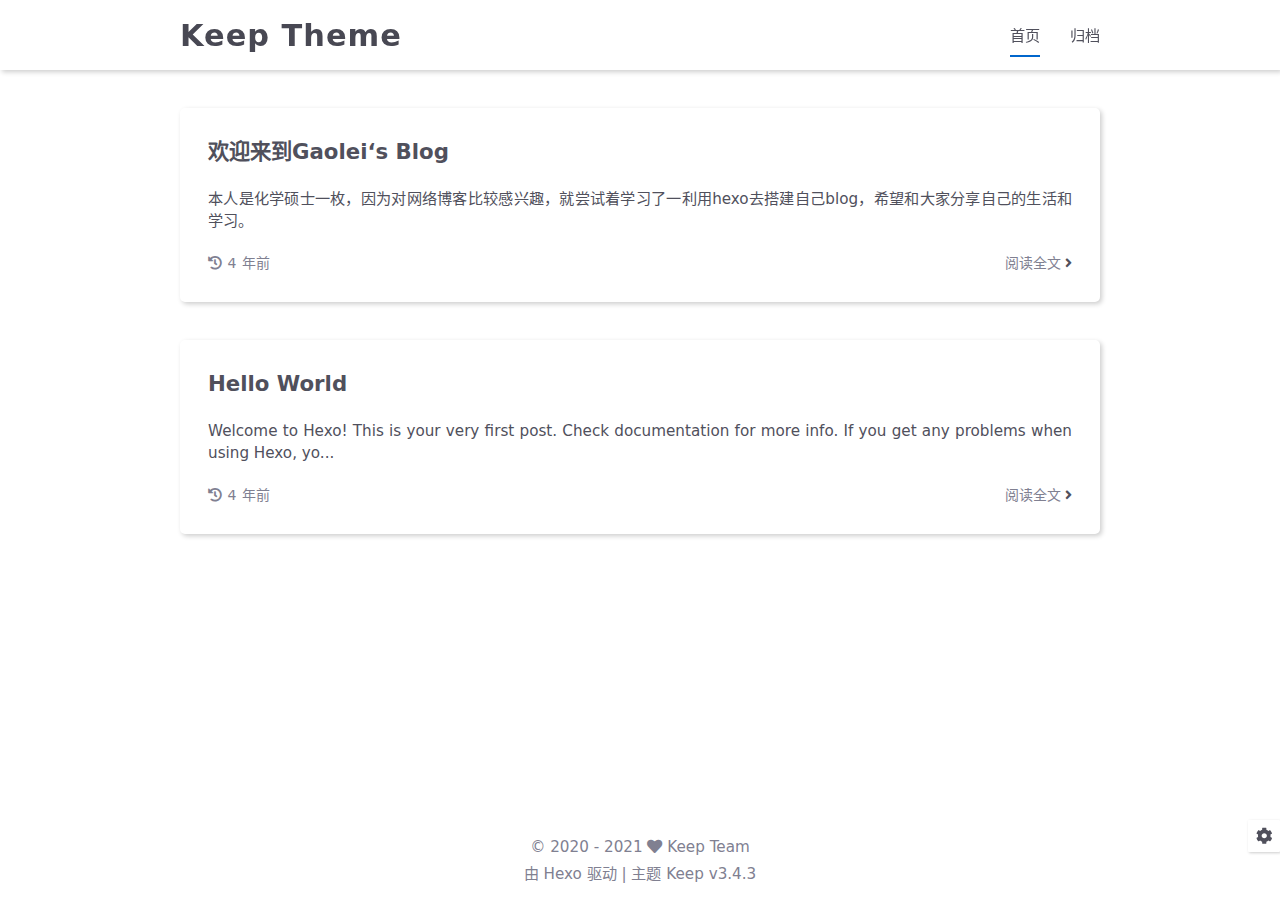
==== index.html @ af625e2b "Site updated: 2021-10-29 09:51:53" ====
<!DOCTYPE html>
<html lang="zh-CN">
<head>
    <meta charset="utf-8">
    <meta name="viewport" content="width=device-width, initial-scale=1, maximum-scale=1">
    <meta name="keywords" content="Hexo Theme Keep">
    <meta name="description" content="Hexo Theme Keep">
    <meta name="author" content="Keep Team">
    
    <title>
        
        Keep Theme
    </title>
    
<link rel="stylesheet" href="/css/style.css">

    <link rel="shortcut icon" href="/images/logo.svg">
    
<link rel="stylesheet" href="/css/font-awesome.min.css">

    <script id="hexo-configurations">
    let KEEP = window.KEEP || {};
    KEEP.hexo_config = {"hostname":"ligaolei.com","root":"/","language":"zh-CN"};
    KEEP.theme_config = {"toc":{"enable":false,"number":false,"expand_all":false,"init_open":false},"style":{"primary_color":"#0066CC","avatar":"/images/avatar.svg","favicon":"/images/logo.svg","article_img_align":"left","left_side_width":"260px","content_max_width":"920px","hover":{"shadow":false,"scale":false},"first_screen":{"enable":false,"background_img":"/images/bg.svg","description":"Keep writing and Keep loving."},"scroll":{"progress_bar":{"enable":false},"percent":{"enable":false}}},"local_search":{"enable":false,"preload":false},"code_copy":{"enable":false,"style":"default"},"pjax":{"enable":false},"lazyload":{"enable":false},"version":"3.4.3"};
    KEEP.language_ago = {"second":"%s 秒前","minute":"%s 分钟前","hour":"%s 小时前","day":"%s 天前","week":"%s 周前","month":"%s 月前","year":"%s 年前"};
  </script>
<meta name="generator" content="Hexo 5.4.0"></head>


<body>
<div class="progress-bar-container">
    

    
</div>


<main class="page-container">

    

    <div class="page-main-content">

        <div class="page-main-content-top">
            <header class="header-wrapper">

    <div class="header-content">
        <div class="left">
            
            <a class="logo-title" href="/">
                Keep Theme
            </a>
        </div>

        <div class="right">
            <div class="pc">
                <ul class="menu-list">
                    
                        <li class="menu-item">
                            <a class="active"
                               href="/"
                            >
                                首页
                            </a>
                        </li>
                    
                        <li class="menu-item">
                            <a class=""
                               href="/archives"
                            >
                                归档
                            </a>
                        </li>
                    
                    
                </ul>
            </div>
            <div class="mobile">
                
                <div class="icon-item menu-bar">
                    <div class="menu-bar-middle"></div>
                </div>
            </div>
        </div>
    </div>

    <div class="header-drawer">
        <ul class="drawer-menu-list">
            
                <li class="drawer-menu-item flex-center">
                    <a class="active"
                       href="/">首页</a>
                </li>
            
                <li class="drawer-menu-item flex-center">
                    <a class=""
                       href="/archives">归档</a>
                </li>
            
        </ul>
    </div>

    <div class="window-mask"></div>

</header>


        </div>

        <div class="page-main-content-middle">

            <div class="main-content">

                
                    <div class="home-content-container fade-in-down-animation">
    <ul class="home-article-list">
        
            <li class="home-article-item">

                

                <h3 class="home-article-title">
                    <a href="/2021/10/28/%E6%AC%A2%E8%BF%8E%E4%BD%A0%E7%9A%84%E5%88%B0%E6%9D%A5/">
                        欢迎来到Gaolei‘s Blog
                    </a>
                </h3>

                <div class="home-article-content markdown-body">
                    
                        本人是化学硕士一枚，因为对网络博客比较感兴趣，就尝试着学习了一利用hexo去搭建自己blog，希望和大家分享自己的生活和学习。

                    
                </div>

                <div class="home-article-meta-info-container">
    <div class="home-article-meta-info">
        <span><i class="fas fa-history"></i>&nbsp;<span class="home-article-date" data-date="Thu Oct 28 2021 22:41:23 GMT+0800">2021-10-28</span></span>
        
        
    </div>

    <a href="/2021/10/28/%E6%AC%A2%E8%BF%8E%E4%BD%A0%E7%9A%84%E5%88%B0%E6%9D%A5/">阅读全文&nbsp;<i class="fas fa-angle-right"></i></a>
</div>

            </li>
        
            <li class="home-article-item">

                

                <h3 class="home-article-title">
                    <a href="/2021/10/17/hello-world/">
                        Hello World
                    </a>
                </h3>

                <div class="home-article-content markdown-body">
                    
                        Welcome to Hexo! This is your very first post. Check documentation for more info. If you get any problems when using Hexo, yo...
                    
                </div>

                <div class="home-article-meta-info-container">
    <div class="home-article-meta-info">
        <span><i class="fas fa-history"></i>&nbsp;<span class="home-article-date" data-date="Sun Oct 17 2021 22:20:28 GMT+0800">2021-10-17</span></span>
        
        
    </div>

    <a href="/2021/10/17/hello-world/">阅读全文&nbsp;<i class="fas fa-angle-right"></i></a>
</div>

            </li>
        
    </ul>

    <div class="home-paginator">
        <div class="paginator">
    

    
</div>

    </div>
</div>


                
            </div>

        </div>

        <div class="page-main-content-bottom">
            <footer class="footer">
    <div class="info-container">
        <div class="copyright-info info-item">
            &copy;
            
              <span>2020</span>
              -
            
            2021&nbsp;<i class="fas fa-heart icon-animate"></i>&nbsp;<a href="/">Keep Team</a>
        </div>
        
        <div class="theme-info info-item">
            由 <a target="_blank" href="https://hexo.io">Hexo</a> 驱动&nbsp;|&nbsp;主题&nbsp;<a class="theme-version" target="_blank" href="https://github.com/XPoet/hexo-theme-keep">Keep v3.4.3</a>
        </div>
        
        
    </div>
</footer>

        </div>
    </div>

    

    <div class="right-bottom-side-tools">
        <div class="side-tools-container">
    <ul class="side-tools-list">
        <li class="tools-item tool-font-adjust-plus flex-center">
            <i class="fas fa-search-plus"></i>
        </li>

        <li class="tools-item tool-font-adjust-minus flex-center">
            <i class="fas fa-search-minus"></i>
        </li>

        <li class="tools-item tool-expand-width flex-center">
            <i class="fas fa-arrows-alt-h"></i>
        </li>

        <li class="tools-item tool-dark-light-toggle flex-center">
            <i class="fas fa-moon"></i>
        </li>

        <!-- rss -->
        

        
            <li class="tools-item tool-scroll-to-top flex-center">
                <i class="fas fa-arrow-up"></i>
            </li>
        

        <li class="tools-item tool-scroll-to-bottom flex-center">
            <i class="fas fa-arrow-down"></i>
        </li>
    </ul>

    <ul class="exposed-tools-list">
        <li class="tools-item tool-toggle-show flex-center">
            <i class="fas fa-cog fa-spin"></i>
        </li>
        
    </ul>
</div>

    </div>

    

    <div class="image-viewer-container">
    <img src="">
</div>


    

</main>





<script src="/js/utils.js"></script>

<script src="/js/main.js"></script>

<script src="/js/header-shrink.js"></script>

<script src="/js/back2top.js"></script>

<script src="/js/dark-light-toggle.js"></script>








<div class="post-scripts">
    
</div>



</body>
</html>
---- css/style.css ----
:root {
  --background-color: #fff;
  --second-background-color: #f7f7f7;
  --primary-color: #06c;
  --first-text-color: #484853;
  --second-text-color: #4c4c57;
  --third-text-color: #808091;
  --fourth-text-color: #ededef;
  --default-text-color: #50505c;
  --border-color: #b3b3b3;
  --selection-color: #0075eb;
  --shadow-color: rgba(0,0,0,0.2);
  --shadow-hover-color: rgba(0,0,0,0.28);
  --scrollbar-color: #595967;
  --scroll-bar-bg-color: #e6e6e6;
  --link-color: #484853;
  --copyright-info-color: #c03;
  --avatar-background-color: #06c;
  --pjax-progress-bar-color: linear-gradient(45deg, #f10006, #ef5b00, #e59c01, #19ca05, #00cab5, #0264c8, #c303c3);
}
@media (prefers-color-scheme: light) {
  :root {
    --background-color: #fff;
    --second-background-color: #f7f7f7;
    --primary-color: #06c;
    --first-text-color: #484853;
    --second-text-color: #4c4c57;
    --third-text-color: #808091;
    --fourth-text-color: #ededef;
    --default-text-color: #50505c;
    --border-color: #b3b3b3;
    --selection-color: #0075eb;
    --shadow-color: rgba(0,0,0,0.2);
    --shadow-hover-color: rgba(0,0,0,0.28);
    --scrollbar-color: #595967;
    --scroll-bar-bg-color: #e6e6e6;
    --link-color: #484853;
    --copyright-info-color: #c03;
    --avatar-background-color: #06c;
    --pjax-progress-bar-color: linear-gradient(45deg, #f10006, #ef5b00, #e59c01, #19ca05, #00cab5, #0264c8, #c303c3);
  }
}
@media (prefers-color-scheme: dark) {
  :root {
    --background-color: #383940;
    --second-background-color: #32333a;
    --primary-color: #06c;
    --first-text-color: #d2d2d7;
    --second-text-color: #cbcbd1;
    --third-text-color: #9595a2;
    --fourth-text-color: #242429;
    --default-text-color: #bebec6;
    --border-color: #5c5e6a;
    --selection-color: #0075eb;
    --shadow-color: rgba(128,128,128,0.2);
    --shadow-hover-color: rgba(128,128,128,0.28);
    --scrollbar-color: #32333a;
    --scroll-bar-bg-color: #5c5e6a;
    --link-color: #c5c5cc;
    --copyright-info-color: #a30029;
    --avatar-background-color: #005cb8;
    --pjax-progress-bar-color: linear-gradient(45deg, #ea404a, #ea722f, #e9a71f, #67e559, #18ecec, #1b85f1, #ee1dee);
  }
}
.light-mode {
  --background-color: #fff;
  --second-background-color: #f7f7f7;
  --primary-color: #06c;
  --first-text-color: #484853;
  --second-text-color: #4c4c57;
  --third-text-color: #808091;
  --fourth-text-color: #ededef;
  --default-text-color: #50505c;
  --border-color: #b3b3b3;
  --selection-color: #0075eb;
  --shadow-color: rgba(0,0,0,0.2);
  --shadow-hover-color: rgba(0,0,0,0.28);
  --scrollbar-color: #595967;
  --scroll-bar-bg-color: #e6e6e6;
  --link-color: #484853;
  --copyright-info-color: #c03;
  --avatar-background-color: #06c;
  --pjax-progress-bar-color: linear-gradient(45deg, #f10006, #ef5b00, #e59c01, #19ca05, #00cab5, #0264c8, #c303c3);
}
.dark-mode {
  --background-color: #383940;
  --second-background-color: #32333a;
  --primary-color: #06c;
  --first-text-color: #d2d2d7;
  --second-text-color: #cbcbd1;
  --third-text-color: #9595a2;
  --fourth-text-color: #242429;
  --default-text-color: #bebec6;
  --border-color: #5c5e6a;
  --selection-color: #0075eb;
  --shadow-color: rgba(128,128,128,0.2);
  --shadow-hover-color: rgba(128,128,128,0.28);
  --scrollbar-color: #32333a;
  --scroll-bar-bg-color: #5c5e6a;
  --link-color: #c5c5cc;
  --copyright-info-color: #a30029;
  --avatar-background-color: #005cb8;
  --pjax-progress-bar-color: linear-gradient(45deg, #ea404a, #ea722f, #e9a71f, #67e559, #18ecec, #1b85f1, #ee1dee);
}
.fade-in-down-animation {
  animation-fill-mode: both;
  animation-duration: 1s;
  animation-name: fade-in-down;
}
.title-hover-animation {
  display: inline-block;
  position: relative;
  border-bottom: none;
  line-height: 1.3;
  vertical-align: top;
  color: var(--second-text-color);
}
.title-hover-animation::before {
  content: "";
  position: absolute;
  width: 100%;
  height: 2px;
  bottom: -4px;
  left: 0;
  background-color: var(--second-text-color);
  visibility: hidden;
  transform: scaleX(0);
  transition-property: color, background, box-shadow, border-color, visibility, transform;
  transition-delay: 0s, 0s, 0s, 0s, 0s, 0s;
  transition-duration: 0.2s, 0.2s, 0.2s, 0.2s, 0.2s, 0.2s;
  transition-timing-function: ease, ease, ease, ease, ease-in-out, ease-in-out;
}
.title-hover-animation:hover::before {
  visibility: visible;
  transform: scaleX(1);
}
@-moz-keyframes fade-in-down {
  0% {
    opacity: 0;
    transform: translateY(-50px);
  }
  100% {
    opacity: 1;
    transform: translateY(0);
  }
}
@-webkit-keyframes fade-in-down {
  0% {
    opacity: 0;
    transform: translateY(-50px);
  }
  100% {
    opacity: 1;
    transform: translateY(0);
  }
}
@-o-keyframes fade-in-down {
  0% {
    opacity: 0;
    transform: translateY(-50px);
  }
  100% {
    opacity: 1;
    transform: translateY(0);
  }
}
@keyframes fade-in-down {
  0% {
    opacity: 0;
    transform: translateY(-50px);
  }
  100% {
    opacity: 1;
    transform: translateY(0);
  }
}
@-moz-keyframes icon-animate {
  0%, 100% {
    transform: scale(1);
  }
  10%, 30% {
    transform: scale(0.88);
  }
  20%, 40%, 60%, 80% {
    transform: scale(1.08);
  }
  50%, 70% {
    transform: scale(1.08);
  }
}
@-webkit-keyframes icon-animate {
  0%, 100% {
    transform: scale(1);
  }
  10%, 30% {
    transform: scale(0.88);
  }
  20%, 40%, 60%, 80% {
    transform: scale(1.08);
  }
  50%, 70% {
    transform: scale(1.08);
  }
}
@-o-keyframes icon-animate {
  0%, 100% {
    transform: scale(1);
  }
  10%, 30% {
    transform: scale(0.88);
  }
  20%, 40%, 60%, 80% {
    transform: scale(1.08);
  }
  50%, 70% {
    transform: scale(1.08);
  }
}
@keyframes icon-animate {
  0%, 100% {
    transform: scale(1);
  }
  10%, 30% {
    transform: scale(0.88);
  }
  20%, 40%, 60%, 80% {
    transform: scale(1.08);
  }
  50%, 70% {
    transform: scale(1.08);
  }
}
* {
  transition-property: color, background, box-shadow, border-color;
  transition-delay: 0s, 0s, 0s, 0s;
  transition-duration: 0.2s, 0.2s, 0.2s, 0.2s;
  transition-timing-function: ease, ease, ease, ease;
}
*::-webkit-scrollbar {
  width: 6px;
  height: 6px;
  transition: all 0.2s ease;
}
*::-webkit-scrollbar-thumb {
  background: var(--scrollbar-color);
  border-radius: 1px;
}
*::-webkit-scrollbar-track {
  background: var(--scroll-bar-bg-color);
}
html,
body {
  position: relative;
  width: 100%;
  height: 100%;
  margin: 0;
  padding: 0;
  color: var(--default-text-color);
  background: var(--background-color);
  font-family: Optima-Regular, Optima, -apple-system, system-ui, Segoe UI, Roboto, Ubuntu, Cantarell, Noto Sans, sans-serif, BlinkMacSystemFont, Helvetica Neue, PingFang SC, Hiragino Sans GB, Microsoft YaHei, Arial;
  font-weight: 400;
  font-size: 15.2px;
  line-height: 22px;
}
html::-webkit-scrollbar,
body::-webkit-scrollbar {
  width: 8px;
  height: 8px;
}
@media (max-width: 780px) {
  html,
  body {
    font-size: 14.591999999999999px;
    line-height: 21.119999999999997px;
  }
}
@media (max-width: 500px) {
  html,
  body {
    font-size: 13.68px;
    line-height: 19.8px;
  }
}
::selection {
  background: var(--selection-color);
  color: #fff;
}
ul,
ol,
li {
  padding: 0;
  margin: 0;
  list-style: none;
}
a {
  text-decoration: none;
  color: var(--default-text-color);
}
a i,
a span {
  color: var(--default-text-color);
}
a:hover,
a:active {
  text-decoration: none !important;
  color: var(--primary-color);
}
a:hover i,
a:active i,
a:hover span,
a:active span {
  color: var(--primary-color);
}
img[lazyload] {
  padding: 10px;
  margin: 20px auto !important;
  cursor: not-allowed;
  pointer-events: none;
}
button {
  padding: 0;
  margin: 0;
  border: 0;
  outline: none;
  cursor: pointer;
  background: transparent;
}
.btn {
  display: inline-block;
  position: relative;
  text-align: center;
  cursor: pointer;
  white-space: nowrap;
  border-radius: 5px;
  padding: 8px 16px;
  background: var(--background-color);
  box-shadow: 2px 2px 5px var(--shadow-color);
  transition-property: color, background, box-shadow, border-color, transform;
  transition-delay: 0s, 0s, 0s, 0s, 0s;
  transition-duration: 0.2s, 0.2s, 0.2s, 0.2s, 0.2s;
  transition-timing-function: ease, ease, ease, ease, linear;
}
.btn:hover {
  color: var(--background-color);
  background: var(--primary-color);
}
.flex-center {
  display: flex;
  justify-content: center;
  align-items: center;
}
.clear {
  clear: both;
}
.markdown-body {
  font-size: 1rem;
}
.markdown-body blockquote {
  box-sizing: border-box;
  border-left: 5px solid var(--default-text-color);
  margin: 20px 0;
  color: var(--default-text-color);
  background: var(--second-background-color);
}
.markdown-body blockquote p,
.markdown-body blockquote ul,
.markdown-body blockquote ol {
  padding: 5px 5px 5px 10px;
}
.markdown-body p {
  line-height: 2;
  color: var(--default-text-color);
}
.markdown-body a {
  position: relative;
  outline: 0;
  text-decoration: none;
  overflow-wrap: break-word;
  cursor: pointer;
  border-bottom: 1px solid var(--third-text-color);
  box-sizing: border-box;
  padding-bottom: 2px;
}
.markdown-body a .fas,
.markdown-body a .far,
.markdown-body a fab {
  margin: 0 2px 0 6px;
  position: relative;
  color: var(--third-text-color);
  font-size: 0.88rem;
}
.markdown-body a:hover {
  text-decoration: underline;
}
.markdown-body a:hover::after {
  background: var(--primary-color);
}
.markdown-body strong {
  color: var(--default-text-color);
}
.markdown-body em {
  color: var(--default-text-color);
}
.markdown-body ul > li,
.markdown-body ol > li {
  margin-left: 16px;
  line-height: 2rem;
}
.markdown-body ul li {
  list-style: disc;
}
.markdown-body ul li ul li {
  list-style: circle;
}
.markdown-body ul li ul li ul li {
  list-style: square;
}
.markdown-body ol li {
  list-style: decimal;
}
.markdown-body ol li ol li {
  list-style: upper-alpha;
}
.markdown-body ol li ol li ol li {
  list-style: upper-roman;
}
.markdown-body li {
  color: var(--default-text-color);
}
.markdown-body h1,
.markdown-body h2,
.markdown-body h3,
.markdown-body h4,
.markdown-body h5,
.markdown-body h6 {
  color: var(--second-text-color);
  line-height: 1.5;
}
@media (max-width: 780px) {
  .markdown-body h1,
  .markdown-body h2,
  .markdown-body h3,
  .markdown-body h4,
  .markdown-body h5,
  .markdown-body h6 {
    line-height: 1.25;
  }
}
.markdown-body h1 {
  font-size: 1.8rem;
  font-weight: 600;
}
@media (max-width: 780px) {
  .markdown-body h1 {
    font-size: 1.7rem;
  }
}
.markdown-body h2 {
  font-size: 1.7rem;
  font-weight: 600;
}
@media (max-width: 780px) {
  .markdown-body h2 {
    font-size: 1.6rem;
  }
}
.markdown-body h3 {
  font-size: 1.6rem;
  font-weight: 550;
}
@media (max-width: 780px) {
  .markdown-body h3 {
    font-size: 1.5rem;
  }
}
.markdown-body h4 {
  font-size: 1.5rem;
  font-weight: 550;
}
@media (max-width: 780px) {
  .markdown-body h4 {
    font-size: 1.4rem;
  }
}
.markdown-body h5 {
  font-size: 1.28rem;
  font-weight: 500;
}
@media (max-width: 780px) {
  .markdown-body h5 {
    font-size: 1.18rem;
  }
}
.markdown-body h6 {
  font-size: 1.2rem;
  font-weight: 500;
  line-height: 1.2;
}
@media (max-width: 780px) {
  .markdown-body h6 {
    font-size: 1.1rem;
    line-height: 1.1;
  }
}
.markdown-body img {
  box-sizing: border-box;
  max-width: 100%;
  cursor: zoom-in;
  display: block;
  box-shadow: 0 0 2px var(--shadow-color);
  transition-property: color, background, box-shadow, border-color, padding, margin;
  transition-delay: 0s, 0s, 0s, 0s, 0s, 0s;
  transition-duration: 0.2s, 0.2s, 0.2s, 0.2s, 0.2s, 0.2s;
  transition-timing-function: ease, ease, ease, ease, linear, linear;
  margin: 10px 0 2px;
}
.markdown-body > table {
  border-spacing: 0;
  border-collapse: collapse;
  width: 100%;
  overflow: auto;
}
.markdown-body > table td,
.markdown-body > table th {
  padding: 0;
}
.markdown-body > table th {
  font-weight: 600;
}
.markdown-body > table td,
.markdown-body > table th {
  padding: 6px 13px;
  border: 1px solid var(--border-color);
}
.markdown-body > table tr {
  background-color: var(--background-color);
  border: 1px solid var(--fourth-text-color);
}
.markdown-body > table tr:nth-child(2n) {
  background-color: var(--second-background-color);
}
:root {
  --background-color: #fff;
  --second-background-color: #f7f7f7;
  --primary-color: #06c;
  --first-text-color: #484853;
  --second-text-color: #4c4c57;
  --third-text-color: #808091;
  --fourth-text-color: #ededef;
  --default-text-color: #50505c;
  --border-color: #b3b3b3;
  --selection-color: #0075eb;
  --shadow-color: rgba(0,0,0,0.2);
  --shadow-hover-color: rgba(0,0,0,0.28);
  --scrollbar-color: #595967;
  --scroll-bar-bg-color: #e6e6e6;
  --link-color: #484853;
  --copyright-info-color: #c03;
  --avatar-background-color: #06c;
  --pjax-progress-bar-color: linear-gradient(45deg, #f10006, #ef5b00, #e59c01, #19ca05, #00cab5, #0264c8, #c303c3);
}
@media (prefers-color-scheme: light) {
  :root {
    --background-color: #fff;
    --second-background-color: #f7f7f7;
    --primary-color: #06c;
    --first-text-color: #484853;
    --second-text-color: #4c4c57;
    --third-text-color: #808091;
    --fourth-text-color: #ededef;
    --default-text-color: #50505c;
    --border-color: #b3b3b3;
    --selection-color: #0075eb;
    --shadow-color: rgba(0,0,0,0.2);
    --shadow-hover-color: rgba(0,0,0,0.28);
    --scrollbar-color: #595967;
    --scroll-bar-bg-color: #e6e6e6;
    --link-color: #484853;
    --copyright-info-color: #c03;
    --avatar-background-color: #06c;
    --pjax-progress-bar-color: linear-gradient(45deg, #f10006, #ef5b00, #e59c01, #19ca05, #00cab5, #0264c8, #c303c3);
  }
}
@media (prefers-color-scheme: dark) {
  :root {
    --background-color: #383940;
    --second-background-color: #32333a;
    --primary-color: #06c;
    --first-text-color: #d2d2d7;
    --second-text-color: #cbcbd1;
    --third-text-color: #9595a2;
    --fourth-text-color: #242429;
    --default-text-color: #bebec6;
    --border-color: #5c5e6a;
    --selection-color: #0075eb;
    --shadow-color: rgba(128,128,128,0.2);
    --shadow-hover-color: rgba(128,128,128,0.28);
    --scrollbar-color: #32333a;
    --scroll-bar-bg-color: #5c5e6a;
    --link-color: #c5c5cc;
    --copyright-info-color: #a30029;
    --avatar-background-color: #005cb8;
    --pjax-progress-bar-color: linear-gradient(45deg, #ea404a, #ea722f, #e9a71f, #67e559, #18ecec, #1b85f1, #ee1dee);
  }
}
.light-mode {
  --background-color: #fff;
  --second-background-color: #f7f7f7;
  --primary-color: #06c;
  --first-text-color: #484853;
  --second-text-color: #4c4c57;
  --third-text-color: #808091;
  --fourth-text-color: #ededef;
  --default-text-color: #50505c;
  --border-color: #b3b3b3;
  --selection-color: #0075eb;
  --shadow-color: rgba(0,0,0,0.2);
  --shadow-hover-color: rgba(0,0,0,0.28);
  --scrollbar-color: #595967;
  --scroll-bar-bg-color: #e6e6e6;
  --link-color: #484853;
  --copyright-info-color: #c03;
  --avatar-background-color: #06c;
  --pjax-progress-bar-color: linear-gradient(45deg, #f10006, #ef5b00, #e59c01, #19ca05, #00cab5, #0264c8, #c303c3);
}
.dark-mode {
  --background-color: #383940;
  --second-background-color: #32333a;
  --primary-color: #06c;
  --first-text-color: #d2d2d7;
  --second-text-color: #cbcbd1;
  --third-text-color: #9595a2;
  --fourth-text-color: #242429;
  --default-text-color: #bebec6;
  --border-color: #5c5e6a;
  --selection-color: #0075eb;
  --shadow-color: rgba(128,128,128,0.2);
  --shadow-hover-color: rgba(128,128,128,0.28);
  --scrollbar-color: #32333a;
  --scroll-bar-bg-color: #5c5e6a;
  --link-color: #c5c5cc;
  --copyright-info-color: #a30029;
  --avatar-background-color: #005cb8;
  --pjax-progress-bar-color: linear-gradient(45deg, #ea404a, #ea722f, #e9a71f, #67e559, #18ecec, #1b85f1, #ee1dee);
}
:root {
  --code-foreground: #535360;
  --code-background: #f2f2f2;
  --highlight-background: #fafafa;
  --highlight-foreground: #535360;
  --highlight-comment: #8e908c;
  --highlight-red: #c82829;
  --highlight-orange: #f5871f;
  --highlight-yellow: #eab700;
  --highlight-green: #718c00;
  --highlight-aqua: #3e999f;
  --highlight-blue: #4271ae;
  --highlight-purple: #8959a8;
  --highlight-gutter-color: #585865;
  --highlight-gutter-bg-color: #f2f2f2;
}
@media (prefers-color-scheme: light) {
  :root {
    --code-foreground: #535360;
    --code-background: #f2f2f2;
    --highlight-background: #fafafa;
    --highlight-foreground: #535360;
    --highlight-comment: #8e908c;
    --highlight-red: #c82829;
    --highlight-orange: #f5871f;
    --highlight-yellow: #eab700;
    --highlight-green: #718c00;
    --highlight-aqua: #3e999f;
    --highlight-blue: #4271ae;
    --highlight-purple: #8959a8;
    --highlight-gutter-color: #585865;
    --highlight-gutter-bg-color: #f2f2f2;
  }
}
@media (prefers-color-scheme: dark) {
  :root {
    --code-foreground: #bfbfc7;
    --code-background: #32333a;
    --highlight-background: #34343b;
    --highlight-foreground: #bfbfc7;
    --highlight-comment: #969896;
    --highlight-red: #c66;
    --highlight-orange: #de935f;
    --highlight-yellow: #f0c674;
    --highlight-green: #b5bd68;
    --highlight-aqua: #8abeb7;
    --highlight-blue: #81a2be;
    --highlight-purple: #b294bb;
    --highlight-gutter-color: #c1c1c9;
    --highlight-gutter-bg-color: #32333a;
  }
}
.light-mode {
  --code-foreground: #535360;
  --code-background: #f2f2f2;
  --highlight-background: #fafafa;
  --highlight-foreground: #535360;
  --highlight-comment: #8e908c;
  --highlight-red: #c82829;
  --highlight-orange: #f5871f;
  --highlight-yellow: #eab700;
  --highlight-green: #718c00;
  --highlight-aqua: #3e999f;
  --highlight-blue: #4271ae;
  --highlight-purple: #8959a8;
  --highlight-gutter-color: #585865;
  --highlight-gutter-bg-color: #f2f2f2;
}
.dark-mode {
  --code-foreground: #bfbfc7;
  --code-background: #32333a;
  --highlight-background: #34343b;
  --highlight-foreground: #bfbfc7;
  --highlight-comment: #969896;
  --highlight-red: #c66;
  --highlight-orange: #de935f;
  --highlight-yellow: #f0c674;
  --highlight-green: #b5bd68;
  --highlight-aqua: #8abeb7;
  --highlight-blue: #81a2be;
  --highlight-purple: #b294bb;
  --highlight-gutter-color: #c1c1c9;
  --highlight-gutter-bg-color: #32333a;
}
pre,
.highlight {
  overflow: auto;
  margin: 20px 0;
  padding: 0;
  font-size: 0.96rem;
  line-height: 1.5rem;
  color: var(--highlight-foreground);
  background: var(--highlight-background);
}
pre,
code {
  font-family: "Source Code Pro", consolas, Menlo;
}
code {
  padding: 5px;
  word-wrap: break-word;
  border-radius: 2px;
  font-size: 0.96rem;
  color: var(--code-foreground);
  background: var(--code-background);
}
pre {
  padding: 10px;
}
pre code {
  padding: 0;
  color: var(--highlight-foreground);
  background: none;
  text-shadow: none;
}
.highlight {
  border-radius: 1px;
}
.highlight pre {
  border: none;
  margin: 0;
  padding: 10px 0;
}
.highlight table {
  margin: 0;
  width: auto;
  border: none;
  border-spacing: unset;
}
.highlight td {
  border: none;
  padding: 0;
}
.highlight figcaption {
  font-size: 1rem;
  color: var(--highlight-foreground);
  line-height: 1rem;
  margin-bottom: 1rem;
}
.highlight figcaption a {
  float: right;
  color: var(--highlight-foreground);
}
.highlight figcaption a:hover {
  border-bottom-color: var(--highlight-foreground);
}
.highlight .gutter pre {
  padding-left: 10px;
  padding-right: 10px;
  color: var(--highlight-gutter-color);
  text-align: center;
  background-color: var(--highlight-gutter-bg-color);
}
.highlight .code pre {
  width: 100%;
  padding-left: 10px;
  padding-right: 10px;
  background-color: var(--highlight-background);
}
.highlight .line {
  height: 20px;
  color: var(--default-text-color);
}
.highlight .line .attr {
  color: var(--default-text-color);
}
.highlight .line .string {
  color: var(--default-text-color);
}
.gutter {
  -webkit-user-select: none;
  -moz-user-select: none;
  -ms-user-select: none;
  user-select: none;
}
.gist table {
  width: auto;
}
.gist table td {
  border: none;
}
pre .deletion {
  background: var(--highlight-deletion);
}
pre .addition {
  background: var(--highlight-addition);
}
pre .meta {
  color: var(--highlight-purple);
}
pre .comment {
  color: var(--highlight-comment);
}
pre .variable,
pre .attribute,
pre .tag,
pre .regexp,
pre .ruby .constant,
pre .xml .tag .title,
pre .xml .pi,
pre .xml .doctype,
pre .html .doctype,
pre .css .id,
pre .css .class,
pre .css .pseudo {
  color: var(--highlight-red);
}
pre .number,
pre .preprocessor,
pre .built_in,
pre .literal,
pre .params,
pre .constant,
pre .command {
  color: var(--highlight-orange);
}
pre .ruby .class .title,
pre .css .rules .attribute,
pre .string,
pre .value,
pre .inheritance,
pre .header,
pre .ruby .symbol,
pre .xml .cdata,
pre .special,
pre .number,
pre .formula {
  color: var(--highlight-green);
}
pre .title,
pre .css .hexcolor {
  color: var(--highlight-aqua);
}
pre .function,
pre .python .decorator,
pre .python .title,
pre .ruby .function .title,
pre .ruby .title .keyword,
pre .perl .sub,
pre .javascript .title,
pre .coffeescript .title {
  color: var(--highlight-blue);
}
pre .keyword,
pre .javascript .function {
  color: var(--highlight-purple);
}
.highlight-container {
  position: relative;
}
.highlight-container:hover .copy-btn,
.highlight-container .copy-btn:focus {
  opacity: 1;
}
.copy-btn {
  cursor: pointer;
  display: inline-block;
  font-weight: bold;
  line-height: 1.8;
  opacity: 0;
  outline: 0;
  padding: 2px 6px;
  position: absolute;
  vertical-align: middle;
  white-space: nowrap;
  font-size: 1rem;
  color: var(--default-text-color);
  -moz-user-select: none;
  -ms-user-select: none;
  -webkit-user-select: none;
  user-select: none;
  transition-property: color, background, box-shadow, border-color, opacity;
  transition-delay: 0s, 0s, 0s, 0s, 0s;
  transition-duration: 0.2s, 0.2s, 0.2s, 0.2s, 0.2s;
  transition-timing-function: ease, ease, ease, ease, ease-in-out;
  background: var(--background-color);
  border: 0;
  right: 0;
  top: 0;
}
:root {
  --background-color: #fff;
  --second-background-color: #f7f7f7;
  --primary-color: #06c;
  --first-text-color: #484853;
  --second-text-color: #4c4c57;
  --third-text-color: #808091;
  --fourth-text-color: #ededef;
  --default-text-color: #50505c;
  --border-color: #b3b3b3;
  --selection-color: #0075eb;
  --shadow-color: rgba(0,0,0,0.2);
  --shadow-hover-color: rgba(0,0,0,0.28);
  --scrollbar-color: #595967;
  --scroll-bar-bg-color: #e6e6e6;
  --link-color: #484853;
  --copyright-info-color: #c03;
  --avatar-background-color: #06c;
  --pjax-progress-bar-color: linear-gradient(45deg, #f10006, #ef5b00, #e59c01, #19ca05, #00cab5, #0264c8, #c303c3);
}
@media (prefers-color-scheme: light) {
  :root {
    --background-color: #fff;
    --second-background-color: #f7f7f7;
    --primary-color: #06c;
    --first-text-color: #484853;
    --second-text-color: #4c4c57;
    --third-text-color: #808091;
    --fourth-text-color: #ededef;
    --default-text-color: #50505c;
    --border-color: #b3b3b3;
    --selection-color: #0075eb;
    --shadow-color: rgba(0,0,0,0.2);
    --shadow-hover-color: rgba(0,0,0,0.28);
    --scrollbar-color: #595967;
    --scroll-bar-bg-color: #e6e6e6;
    --link-color: #484853;
    --copyright-info-color: #c03;
    --avatar-background-color: #06c;
    --pjax-progress-bar-color: linear-gradient(45deg, #f10006, #ef5b00, #e59c01, #19ca05, #00cab5, #0264c8, #c303c3);
  }
}
@media (prefers-color-scheme: dark) {
  :root {
    --background-color: #383940;
    --second-background-color: #32333a;
    --primary-color: #06c;
    --first-text-color: #d2d2d7;
    --second-text-color: #cbcbd1;
    --third-text-color: #9595a2;
    --fourth-text-color: #242429;
    --default-text-color: #bebec6;
    --border-color: #5c5e6a;
    --selection-color: #0075eb;
    --shadow-color: rgba(128,128,128,0.2);
    --shadow-hover-color: rgba(128,128,128,0.28);
    --scrollbar-color: #32333a;
    --scroll-bar-bg-color: #5c5e6a;
    --link-color: #c5c5cc;
    --copyright-info-color: #a30029;
    --avatar-background-color: #005cb8;
    --pjax-progress-bar-color: linear-gradient(45deg, #ea404a, #ea722f, #e9a71f, #67e559, #18ecec, #1b85f1, #ee1dee);
  }
}
.light-mode {
  --background-color: #fff;
  --second-background-color: #f7f7f7;
  --primary-color: #06c;
  --first-text-color: #484853;
  --second-text-color: #4c4c57;
  --third-text-color: #808091;
  --fourth-text-color: #ededef;
  --default-text-color: #50505c;
  --border-color: #b3b3b3;
  --selection-color: #0075eb;
  --shadow-color: rgba(0,0,0,0.2);
  --shadow-hover-color: rgba(0,0,0,0.28);
  --scrollbar-color: #595967;
  --scroll-bar-bg-color: #e6e6e6;
  --link-color: #484853;
  --copyright-info-color: #c03;
  --avatar-background-color: #06c;
  --pjax-progress-bar-color: linear-gradient(45deg, #f10006, #ef5b00, #e59c01, #19ca05, #00cab5, #0264c8, #c303c3);
}
.dark-mode {
  --background-color: #383940;
  --second-background-color: #32333a;
  --primary-color: #06c;
  --first-text-color: #d2d2d7;
  --second-text-color: #cbcbd1;
  --third-text-color: #9595a2;
  --fourth-text-color: #242429;
  --default-text-color: #bebec6;
  --border-color: #5c5e6a;
  --selection-color: #0075eb;
  --shadow-color: rgba(128,128,128,0.2);
  --shadow-hover-color: rgba(128,128,128,0.28);
  --scrollbar-color: #32333a;
  --scroll-bar-bg-color: #5c5e6a;
  --link-color: #c5c5cc;
  --copyright-info-color: #a30029;
  --avatar-background-color: #005cb8;
  --pjax-progress-bar-color: linear-gradient(45deg, #ea404a, #ea722f, #e9a71f, #67e559, #18ecec, #1b85f1, #ee1dee);
}
:root {
  --code-foreground: #535360;
  --code-background: #f2f2f2;
  --highlight-background: #fafafa;
  --highlight-foreground: #535360;
  --highlight-comment: #8e908c;
  --highlight-red: #c82829;
  --highlight-orange: #f5871f;
  --highlight-yellow: #eab700;
  --highlight-green: #718c00;
  --highlight-aqua: #3e999f;
  --highlight-blue: #4271ae;
  --highlight-purple: #8959a8;
  --highlight-gutter-color: #585865;
  --highlight-gutter-bg-color: #f2f2f2;
}
@media (prefers-color-scheme: light) {
  :root {
    --code-foreground: #535360;
    --code-background: #f2f2f2;
    --highlight-background: #fafafa;
    --highlight-foreground: #535360;
    --highlight-comment: #8e908c;
    --highlight-red: #c82829;
    --highlight-orange: #f5871f;
    --highlight-yellow: #eab700;
    --highlight-green: #718c00;
    --highlight-aqua: #3e999f;
    --highlight-blue: #4271ae;
    --highlight-purple: #8959a8;
    --highlight-gutter-color: #585865;
    --highlight-gutter-bg-color: #f2f2f2;
  }
}
@media (prefers-color-scheme: dark) {
  :root {
    --code-foreground: #bfbfc7;
    --code-background: #32333a;
    --highlight-background: #34343b;
    --highlight-foreground: #bfbfc7;
    --highlight-comment: #969896;
    --highlight-red: #c66;
    --highlight-orange: #de935f;
    --highlight-yellow: #f0c674;
    --highlight-green: #b5bd68;
    --highlight-aqua: #8abeb7;
    --highlight-blue: #81a2be;
    --highlight-purple: #b294bb;
    --highlight-gutter-color: #c1c1c9;
    --highlight-gutter-bg-color: #32333a;
  }
}
.light-mode {
  --code-foreground: #535360;
  --code-background: #f2f2f2;
  --highlight-background: #fafafa;
  --highlight-foreground: #535360;
  --highlight-comment: #8e908c;
  --highlight-red: #c82829;
  --highlight-orange: #f5871f;
  --highlight-yellow: #eab700;
  --highlight-green: #718c00;
  --highlight-aqua: #3e999f;
  --highlight-blue: #4271ae;
  --highlight-purple: #8959a8;
  --highlight-gutter-color: #585865;
  --highlight-gutter-bg-color: #f2f2f2;
}
.dark-mode {
  --code-foreground: #bfbfc7;
  --code-background: #32333a;
  --highlight-background: #34343b;
  --highlight-foreground: #bfbfc7;
  --highlight-comment: #969896;
  --highlight-red: #c66;
  --highlight-orange: #de935f;
  --highlight-yellow: #f0c674;
  --highlight-green: #b5bd68;
  --highlight-aqua: #8abeb7;
  --highlight-blue: #81a2be;
  --highlight-purple: #b294bb;
  --highlight-gutter-color: #c1c1c9;
  --highlight-gutter-bg-color: #32333a;
}
.page-container {
  position: relative;
  box-sizing: border-box;
  width: 100%;
  height: auto;
  background: var(--background-color);
  transition-property: color, background, box-shadow, border-color, padding-left;
  transition-delay: 0s, 0s, 0s, 0s, 0s;
  transition-duration: 0.2s, 0.2s, 0.2s, 0.2s, 0.3s;
  transition-timing-function: ease, ease, ease, ease, ease-out;
}
@media (max-width: 780px) {
  .page-container {
    padding-left: 0 !important;
  }
}
.page-container .page-main-content {
  padding-top: 70px;
  position: relative;
}
.header-shrink .page-container .page-main-content {
  padding-top: 50.4px;
}
@media (max-width: 780px) {
  .header-shrink .page-container .page-main-content {
    padding-top: 45.36px;
  }
}
@media (max-width: 500px) {
  .header-shrink .page-container .page-main-content {
    padding-top: 40.32px;
  }
}
@media (max-width: 780px) {
  .page-container .page-main-content {
    padding-top: 63px;
  }
}
@media (max-width: 500px) {
  .page-container .page-main-content {
    padding-top: 56px;
  }
}
.page-container .page-main-content .page-main-content-top {
  position: fixed;
  top: 0;
  right: 0;
  width: 100%;
  height: 70px;
  z-index: 1005;
  box-sizing: border-box;
  transition-property: color, background, box-shadow, border-color, transform, padding-left, height;
  transition-delay: 0s, 0s, 0s, 0s, 0s, 0s, 0s;
  transition-duration: 0.2s, 0.2s, 0.2s, 0.2s, 0.3s, 0.2s, 0.2s;
  transition-timing-function: ease, ease, ease, ease, ease-out, linear, ease;
}
.page-container .page-main-content .page-main-content-top.hide {
  transform: translateY(-105%);
}
.header-shrink .page-container .page-main-content .page-main-content-top {
  height: 50.4px;
}
@media (max-width: 780px) {
  .header-shrink .page-container .page-main-content .page-main-content-top {
    height: 45.36px;
  }
}
@media (max-width: 500px) {
  .header-shrink .page-container .page-main-content .page-main-content-top {
    height: 40.32px;
  }
}
@media (max-width: 780px) {
  .page-container .page-main-content .page-main-content-top {
    height: 63px;
    padding-left: 0 !important;
  }
}
@media (max-width: 500px) {
  .page-container .page-main-content .page-main-content-top {
    height: 56px;
  }
}
.page-container .page-main-content .page-main-content-middle {
  box-sizing: border-box;
  width: 100%;
  display: flex;
  justify-content: center;
  padding: 38px 0;
}
@media (max-width: 780px) {
  .page-container .page-main-content .page-main-content-middle {
    padding: 30.400000000000002px 0;
  }
}
@media (max-width: 500px) {
  .page-container .page-main-content .page-main-content-middle {
    padding: 22.8px 0;
  }
}
.page-container .page-main-content .page-main-content-middle .main-content {
  position: relative;
  box-sizing: border-box;
  width: 80%;
  max-width: 920px;
  height: 100%;
}
@media (max-width: 780px) {
  .page-container .page-main-content .page-main-content-middle .main-content {
    width: 86%;
  }
}
@media (max-width: 500px) {
  .page-container .page-main-content .page-main-content-middle .main-content {
    width: 90%;
  }
}
.page-container .page-main-content .page-main-content-bottom {
  width: 100%;
}
.page-container .page-aside {
  position: fixed;
  top: 0;
  bottom: 0;
  left: -260px;
  width: 260px;
  height: 100%;
  z-index: 1006;
  overflow-y: auto;
  padding: 20px;
  box-sizing: border-box;
  background: var(--background-color);
  box-shadow: 2px 2px 5px var(--shadow-color);
  transition-property: color, background, box-shadow, border-color, left, transform;
  transition-delay: 0s, 0s, 0s, 0s, 0s, 0s;
  transition-duration: 0.2s, 0.2s, 0.2s, 0.2s, 0.3s, 0.2s;
  transition-timing-function: ease, ease, ease, ease, ease-out, linear;
}
@media (max-width: 780px) {
  .page-container .page-aside {
    left: 0 !important;
    display: none !important;
  }
}
.page-container .post-tools {
  position: fixed;
  top: 108px;
  right: 38px;
  transition-property: color, background, box-shadow, border-color, top;
  transition-delay: 0s, 0s, 0s, 0s, 0s;
  transition-duration: 0.2s, 0.2s, 0.2s, 0.2s, 0.2s;
  transition-timing-function: ease, ease, ease, ease, ease;
}
.header-shrink .page-container .post-tools {
  top: 88.4px;
}
@media (max-width: 780px) {
  .header-shrink .page-container .post-tools {
    top: 83.36px;
  }
}
@media (max-width: 500px) {
  .header-shrink .page-container .post-tools {
    top: 78.32px;
  }
}
@media (max-width: 780px) {
  .page-container .post-tools {
    top: 101px;
    right: 10px;
    transform: scale(0.82);
    transform-origin: right top;
  }
}
@media (max-width: 500px) {
  .page-container .post-tools {
    top: 94px;
    right: 5px;
    transform: scale(0.72);
  }
}
.page-container .right-bottom-side-tools {
  position: fixed;
  bottom: 5%;
  right: 0;
}
.search-pop-overlay {
  position: fixed;
  display: flex;
  height: 100%;
  width: 100%;
  left: 0;
  top: 0;
  background: rgba(0,0,0,0);
  visibility: hidden;
  z-index: 1008;
  transition-property: color, background, box-shadow, border-color, visibility, background;
  transition-delay: 0s, 0s, 0s, 0s, 0s, 0s;
  transition-duration: 0.2s, 0.2s, 0.2s, 0.2s, 0.3s, 0.3s;
  transition-timing-function: ease, ease, ease, ease, ease, ease;
}
.search-pop-overlay.active {
  visibility: visible;
  background: rgba(0,0,0,0.35);
}
.search-pop-overlay.active .search-popup {
  transform: scale(1);
}
.search-pop-overlay .search-popup {
  background: var(--background-color);
  border-radius: 5px;
  height: 80%;
  width: 70%;
  margin: auto;
  transform: scale(0);
  z-index: 1006;
  transition-property: color, background, box-shadow, border-color, transform;
  transition-delay: 0s, 0s, 0s, 0s, 0s;
  transition-duration: 0.2s, 0.2s, 0.2s, 0.2s, 0.3s;
  transition-timing-function: ease, ease, ease, ease, ease;
}
@media (max-width: 780px) {
  .search-pop-overlay .search-popup {
    width: 80%;
  }
}
@media (max-width: 500px) {
  .search-pop-overlay .search-popup {
    width: 90%;
  }
}
.search-pop-overlay .search-popup .search-header {
  background: var(--fourth-text-color);
  border-top-left-radius: 2px;
  border-top-right-radius: 2px;
  display: flex;
  padding: 10px;
}
.search-pop-overlay .search-popup .search-header .search-input-field-pre,
.search-pop-overlay .search-popup .search-header .popup-btn-close {
  font-size: 1.2rem;
  padding: 0 10px;
  display: flex;
  align-items: center;
}
.search-pop-overlay .search-popup .search-header .search-input-field-pre {
  cursor: pointer;
  color: var(--third-text-color);
}
.search-pop-overlay .search-popup .search-header .popup-btn-close {
  color: var(--default-text-color);
}
.search-pop-overlay .search-popup .search-header .search-input-container {
  flex-grow: 1;
  padding: 2px;
}
.search-pop-overlay .search-popup .search-header .search-input-container .search-input {
  background: transparent;
  border: 0;
  outline: 0;
  width: 100%;
  font-size: 1.2rem;
  color: var(--default-text-color);
}
.search-pop-overlay .search-popup .search-header .search-input-container .search-input::-webkit-search-cancel-button {
  display: none;
}
.search-pop-overlay .search-popup .search-header .popup-btn-close {
  cursor: pointer;
}
.search-pop-overlay .search-popup .search-header .popup-btn-close:hover .fas,
.search-pop-overlay .search-popup .search-header .popup-btn-close far,
.search-pop-overlay .search-popup .search-header .popup-btn-close fab {
  color: var(--first-text-color);
}
.search-pop-overlay .search-popup #search-result {
  display: flex;
  height: calc(100% - 55px);
  overflow: auto;
  padding: 5px 25px;
}
.search-pop-overlay .search-popup #search-result .search-result-list {
  width: 100%;
  height: 100%;
  font-size: 1rem;
}
.search-pop-overlay .search-popup #search-result .search-result-list li {
  border-bottom: 1px dashed var(--border-color);
  padding: 10px 0;
  margin: 10px 0;
  box-sizing: border-box;
}
.search-pop-overlay .search-popup #search-result .search-result-list li:last-child {
  border-bottom: none;
}
.search-pop-overlay .search-popup #search-result .search-result-list li .search-result-title {
  position: relative;
  font-weight: bold;
  margin-bottom: 10px;
  padding-left: 16px;
  display: flex;
  align-items: center;
}
.search-pop-overlay .search-popup #search-result .search-result-list li .search-result-title::after {
  content: '';
  position: absolute;
  width: 5px;
  height: 5px;
  border-radius: 50%;
  top: 50%;
  transform: translateY(-50%);
  left: 0;
  background: var(--default-text-color);
}
.search-pop-overlay .search-popup #search-result .search-result-list li .search-result {
  line-height: 2rem;
  margin: 0;
  padding-left: 16px;
  word-wrap: break-word;
}
.search-pop-overlay .search-popup #search-result .search-result-list li a:hover {
  color: var(--default-text-color);
}
.search-pop-overlay .search-popup #search-result .search-result-list li .search-keyword {
  border-bottom: 1px dashed var(--primary-color);
  color: var(--primary-color);
  font-weight: bold;
}
.search-pop-overlay .search-popup #search-result #no-result {
  color: var(--third-text-color);
  margin: auto;
}
.post-toc-wrap {
  width: 100%;
  font-size: 0.92rem;
  box-sizing: border-box;
}
.post-toc-wrap .post-toc ol {
  list-style: none;
  margin: 0;
  padding: 0 2px 12px 10px;
  text-align: left;
}
.post-toc-wrap .post-toc ol:last-child {
  padding-bottom: 0;
}
.post-toc-wrap .post-toc ol > ol {
  padding-left: 0;
}
.post-toc-wrap .post-toc ol a {
  transition-property: all;
}
.post-toc-wrap .post-toc .nav-item {
  line-height: 1.8;
  overflow: hidden;
  text-overflow: ellipsis;
  white-space: nowrap;
}
.post-toc-wrap .post-toc .nav .nav-child {
  display: none;
}
.post-toc-wrap .post-toc .nav .active > .nav-child {
  display: block;
}
.post-toc-wrap .post-toc .nav .active-current > .nav-child {
  display: block;
}
.post-toc-wrap .post-toc .nav .active-current > .nav-child > .nav-item {
  display: block;
}
.post-toc-wrap .post-toc .nav .nav-number,
.post-toc-wrap .post-toc .nav .nav-text {
  color: var(--default-text-color);
}
.post-toc-wrap .post-toc .nav .active > a .nav-number,
.post-toc-wrap .post-toc .nav .active > a .nav-text {
  color: var(--primary-color);
}
.post-toc-wrap .post-toc .nav .active-current > a .nav-number,
.post-toc-wrap .post-toc .nav .active-current > a .nav-text {
  color: var(--primary-color);
}
.comments-container {
  display: inline-block;
  margin-top: 38px;
  width: 100%;
}
.comments-container #comment-anchor {
  width: 100%;
  height: 10px;
}
.comments-container .comment-area-title {
  width: 100%;
  margin: 10px 0;
  font-size: 1.38rem;
  color: var(--default-text-color);
}
.comments-container .comment-area-title i {
  color: var(--default-text-color);
}
@media (max-width: 780px) {
  .comments-container .comment-area-title {
    margin: 5px 0;
    font-size: 1.2rem;
  }
}
.progress-bar-container {
  position: fixed;
  top: 0;
  left: 0;
  width: 100%;
  z-index: 1009;
}
.header-wrapper {
  width: 100%;
  height: 100%;
  box-sizing: border-box;
  display: flex;
  align-items: center;
  justify-content: center;
  background: var(--background-color);
  padding-top: 2px;
  box-shadow: 2px 2px 5px var(--shadow-color);
}
.header-wrapper .header-content {
  position: relative;
  height: 100%;
  width: 80%;
  max-width: 920px;
  display: flex;
  flex-direction: row;
  justify-content: space-between;
  align-items: center;
  z-index: 1005;
}
.header-wrapper .header-content.has-first-screen {
  max-width: 1104px;
}
@media (max-width: 780px) {
  .header-wrapper .header-content {
    width: 86%;
  }
}
@media (max-width: 500px) {
  .header-wrapper .header-content {
    width: 90%;
  }
}
.header-wrapper .header-content .left {
  display: flex;
  align-items: center;
  transition-property: color, background, box-shadow, border-color, transform;
  transition-delay: 0s, 0s, 0s, 0s, 0s;
  transition-duration: 0.2s, 0.2s, 0.2s, 0.2s, 0.2s;
  transition-timing-function: ease, ease, ease, ease, linear;
}
.header-shrink .header-wrapper .header-content .left {
  transform: scale(0.72);
  transform-origin: left;
}
.header-wrapper .header-content .left .logo-title {
  font-size: 2rem;
  font-weight: bold;
  letter-spacing: 1px;
  line-height: 1;
  color: var(--first-text-color);
}
@media (max-width: 780px) {
  .header-wrapper .header-content .left .logo-title {
    font-size: 1.8rem;
  }
}
@media (max-width: 500px) {
  .header-wrapper .header-content .left .logo-title {
    font-size: 1.6rem;
  }
}
.header-wrapper .header-content .right .pc .menu-list {
  display: flex;
  align-items: center;
}
@media (max-width: 780px) {
  .header-wrapper .header-content .right .pc .menu-list {
    display: none;
  }
}
.header-wrapper .header-content .right .pc .menu-list .menu-item {
  float: left;
  position: relative;
  margin-left: 30px;
  font-size: 1rem;
  cursor: pointer;
  color: var(--default-text-color);
}
.header-wrapper .header-content .right .pc .menu-list .menu-item:first-child {
  margin-left: 0;
}
.header-wrapper .header-content .right .pc .menu-list .menu-item a:hover::after,
.header-wrapper .header-content .right .pc .menu-list .menu-item .active::after {
  content: '';
  position: absolute;
  bottom: -10px;
  left: 50%;
  width: 100%;
  height: 2px;
  transform: translateX(-50%);
  background: var(--primary-color);
  transition-property: color, background, box-shadow, border-color, transform, bottom;
  transition-delay: 0s, 0s, 0s, 0s, 0s, 0s;
  transition-duration: 0.2s, 0.2s, 0.2s, 0.2s, 0.2s, 0.2s;
  transition-timing-function: ease, ease, ease, ease, linear, linear;
}
.header-shrink .header-wrapper .header-content .right .pc .menu-list .menu-item a:hover::after,
.header-shrink .header-wrapper .header-content .right .pc .menu-list .menu-item .active::after {
  bottom: -13.2px;
}
.header-wrapper .header-content .right .pc .menu-list .menu-item.search {
  font-size: 1.5rem;
  margin-left: 26px;
}
.header-wrapper .header-content .right .pc .menu-list .menu-item.search i {
  color: var(--default-text-color);
}
.header-wrapper .header-content .right .mobile {
  display: flex;
  justify-content: space-between;
  align-items: center;
}
.header-wrapper .header-content .right .mobile .icon-item {
  display: none;
  position: relative;
  cursor: pointer;
  font-size: 18px;
  margin-left: 12px;
  width: 20px;
  height: 20px;
  color: var(--default-text-color);
}
.header-wrapper .header-content .right .mobile .icon-item i {
  color: var(--default-text-color);
}
.header-wrapper .header-content .right .mobile .icon-item:first-child {
  margin-left: 0;
}
@media (max-width: 780px) {
  .header-wrapper .header-content .right .mobile .icon-item {
    display: flex;
    justify-content: center;
    align-items: center;
  }
}
.header-wrapper .header-content .right .mobile .menu-bar .menu-bar-middle {
  width: 18px;
  height: 2.5px;
  position: relative;
  background: var(--default-text-color);
}
.header-drawer-show .header-wrapper .header-content .right .mobile .menu-bar .menu-bar-middle {
  background: transparent;
}
.header-wrapper .header-content .right .mobile .menu-bar .menu-bar-middle::before,
.header-wrapper .header-content .right .mobile .menu-bar .menu-bar-middle::after {
  content: '';
  position: absolute;
  left: 0;
  width: 100%;
  height: 2.5px;
  background: var(--default-text-color);
  transition-property: color, background, box-shadow, border-color, transform;
  transition-delay: 0s, 0s, 0s, 0s, 0s;
  transition-duration: 0.2s, 0.2s, 0.2s, 0.2s, 0.38s;
  transition-timing-function: ease, ease, ease, ease, ease;
}
.header-wrapper .header-content .right .mobile .menu-bar .menu-bar-middle::before {
  top: -6px;
}
.header-drawer-show .header-wrapper .header-content .right .mobile .menu-bar .menu-bar-middle::before {
  transform: translateY(6px) rotate(45deg);
}
.header-wrapper .header-content .right .mobile .menu-bar .menu-bar-middle::after {
  bottom: -6px;
}
.header-drawer-show .header-wrapper .header-content .right .mobile .menu-bar .menu-bar-middle::after {
  transform: translateY(-6px) rotate(-45deg);
}
.header-wrapper .header-drawer {
  width: 100%;
  padding: 70px 0 20px 0;
  position: absolute;
  top: 0;
  left: 0;
  transform: scaleY(0);
  transform-origin: top;
  z-index: 1002;
  background: var(--background-color);
  transition-property: color, background, box-shadow, border-color, transform;
  transition-delay: 0s, 0s, 0s, 0s, 0s;
  transition-duration: 0.2s, 0.2s, 0.2s, 0.2s, 0.38s;
  transition-timing-function: ease, ease, ease, ease, ease;
}
.header-drawer-show .header-wrapper .header-drawer {
  transform: scaleY(1);
}
.header-wrapper .header-drawer .drawer-menu-list {
  display: flex;
  flex-direction: column;
  justify-content: flex-start;
  align-items: center;
}
.header-wrapper .header-drawer .drawer-menu-list .drawer-menu-item {
  font-size: 1rem;
  margin: 6px 0;
  height: 38px;
}
.header-wrapper .header-drawer .drawer-menu-list .drawer-menu-item a {
  padding: 6px 20px;
  border-radius: 20px;
  color: var(--default-text-color);
}
.header-wrapper .header-drawer .drawer-menu-list .drawer-menu-item a:hover {
  color: var(--second-text-color);
  border: 1px solid var(--default-text-color);
}
.header-wrapper .header-drawer .drawer-menu-list .drawer-menu-item a.active {
  border: 1px solid var(--default-text-color);
  color: var(--second-text-color);
}
.header-wrapper .window-mask {
  position: absolute;
  top: 0;
  width: 100%;
  height: 100vh;
  background: rgba(0,0,0,0.4);
  z-index: 1001;
  visibility: hidden;
  opacity: 0;
  transition-property: color, background, box-shadow, border-color, transform, opacity;
  transition-delay: 0s, 0s, 0s, 0s, 0s, 0s;
  transition-duration: 0.2s, 0.2s, 0.2s, 0.2s, 0.38s, 0.38s;
  transition-timing-function: ease, ease, ease, ease, ease, ease;
}
.header-drawer-show .header-wrapper .window-mask {
  visibility: visible;
  opacity: 1;
}
.header-drawer-show {
  overflow: hidden;
}
.post-tools-container .tools-list li {
  cursor: pointer;
  width: 38px;
  height: 38px;
  border-radius: 50%;
  font-size: 1.2rem;
  display: flex;
  align-items: center;
  justify-content: center;
  margin-bottom: 12px;
  background: var(--background-color);
  color: var(--default-text-color);
  box-shadow: 2px 2px 5px var(--shadow-color);
  transition-property: color, background, box-shadow, border-color, transform;
  transition-delay: 0s, 0s, 0s, 0s, 0s;
  transition-duration: 0.2s, 0.2s, 0.2s, 0.2s, 0.2s;
  transition-timing-function: ease, ease, ease, ease, linear;
}
.post-tools-container .tools-list li i {
  color: var(--default-text-color);
}
.post-tools-container .tools-list li:hover {
  background: var(--primary-color);
  color: var(--background-color);
}
.post-tools-container .tools-list li:hover i {
  color: var(--background-color);
}
.post-tools-container .tools-list li:last-child {
  margin-bottom: 0;
}
.post-tools-container .tools-list li.page-aside-toggle {
  display: none;
}
@media (max-width: 780px) {
  .post-tools-container .tools-list li.page-aside-toggle {
    display: none !important;
  }
}
.side-tools-container {
  position: relative;
}
.side-tools-container .tools-item {
  width: 32px;
  height: 32px;
  font-size: 1.1rem;
  margin-bottom: 3px;
  cursor: pointer;
  border-right: none;
  border-radius: 1px;
  box-shadow: 1px 1px 3px var(--shadow-color);
  color: var(--default-text-color);
  background: var(--background-color);
}
.side-tools-container .tools-item i {
  color: var(--default-text-color);
}
.side-tools-container .tools-item:hover {
  color: var(--background-color);
  background: var(--primary-color);
  box-shadow: 2px 2px 6px var(--shadow-color);
}
.side-tools-container .tools-item:hover i {
  color: var(--background-color);
}
@media (max-width: 780px) {
  .side-tools-container .tools-item {
    width: 28.8px;
    height: 28.8px;
    font-size: 0.99rem;
    margin-bottom: 2px;
  }
}
.side-tools-container .tools-item.rss a {
  border-radius: 1px;
  width: 100%;
  height: 100%;
}
.side-tools-container .tools-item.rss a:hover {
  color: var(--background-color);
  background: var(--primary-color);
  box-shadow: 2px 2px 6px var(--shadow-color);
}
.side-tools-container .side-tools-list {
  opacity: 0;
  transform: translateX(100%);
  transition-property: color, background, box-shadow, border-color, transform, opacity;
  transition-delay: 0s, 0s, 0s, 0s, 0s, 0s;
  transition-duration: 0.2s, 0.2s, 0.2s, 0.2s, 0.2s, 0.2s;
  transition-timing-function: ease, ease, ease, ease, linear, linear;
}
@media (max-width: 780px) {
  .side-tools-container .side-tools-list .tool-expand-width {
    display: none;
  }
}
.side-tools-container .side-tools-list.show {
  opacity: 1;
  transform: translateX(0);
}
.archive-list-container .archive-item {
  margin-bottom: 38px;
}
.archive-list-container .archive-item:last-child {
  margin-bottom: 0;
}
.archive-list-container .archive-item .archive-item-header {
  margin-bottom: 10px;
}
.archive-list-container .archive-item .archive-item-header .archive-year {
  font-size: 1.8rem;
  color: var(--second-text-color);
  font-weight: 600;
  margin-right: 6px;
}
@media (max-width: 780px) {
  .archive-list-container .archive-item .archive-item-header .archive-year {
    font-size: 1.6rem;
  }
}
.archive-list-container .archive-item .archive-item-header .archive-year-post-count {
  font-size: 1.2rem;
  font-weight: 500;
  color: var(--second-text-color);
}
@media (max-width: 780px) {
  .archive-list-container .archive-item .archive-item-header .archive-year-post-count {
    font-size: 1.08rem;
  }
}
.archive-list-container .archive-item .article-list {
  padding-left: 10px;
}
@media (max-width: 780px) {
  .archive-list-container .archive-item .article-list {
    padding-left: 0;
  }
}
.archive-list-container .archive-item .article-list .article-item {
  font-size: 1rem;
  margin-top: 18px;
}
@media (max-width: 780px) {
  .archive-list-container .archive-item .article-list .article-item {
    margin-top: 16px;
  }
}
@media (max-width: 500px) {
  .archive-list-container .archive-item .article-list .article-item {
    margin-top: 14px;
  }
}
.archive-list-container .archive-item .article-list .article-item:hover a.article-title,
.archive-list-container .archive-item .article-list .article-item:hover .article-date {
  color: var(--primary-color);
}
.archive-list-container .archive-item .article-list .article-item a.article-title {
  color: var(--default-text-color);
}
.archive-list-container .archive-item .article-list .article-item .article-date {
  font-size: 1rem;
  float: right;
}
.footer {
  font-size: 1rem;
  color: var(--third-text-color);
}
.footer a {
  color: var(--third-text-color);
}
.footer a:hover {
  color: var(--primary-color);
}
.footer .info-container {
  padding-bottom: 10px;
  text-align: center;
}
.footer .info-item {
  margin: 5px 0;
}
.footer .icon-animate {
  animation: icon-animate 1.2s ease-in-out infinite;
}
.paginator {
  font-size: 1rem;
  margin-top: 30px;
}
.paginator a.prev {
  float: left;
}
.paginator a.next {
  float: right;
}
.page-template-container {
  padding: 30px;
  border-radius: 5px;
  box-sizing: border-box;
  background: var(--background-color);
  margin-bottom: 30px;
  box-shadow: 2px 2px 5px var(--shadow-color);
}
@media (max-width: 780px) {
  .page-template-container {
    margin-bottom: 24px;
  }
}
@media (max-width: 500px) {
  .page-template-container {
    margin-bottom: 18px;
  }
}
@media (max-width: 780px) {
  .page-template-container {
    padding: 24px;
    border-radius: 4px;
  }
}
@media (max-width: 500px) {
  .page-template-container {
    padding: 18px;
    border-radius: 3px;
  }
}
.page-template-container .page-template-content {
  color: var(--default-text-color);
}
.page-template-container .page-template-content h1:first-child,
.page-template-container .page-template-content h2:first-child,
.page-template-container .page-template-content h3:first-child,
.page-template-container .page-template-content h4:first-child,
.page-template-container .page-template-content h5:first-child,
.page-template-container .page-template-content h6:first-child {
  margin-top: 0;
}
.first-screen-container {
  position: relative;
  box-sizing: border-box;
  width: 100%;
  overflow: hidden;
  background: url("/images/bg.svg") center center/cover no-repeat;
  background-position-y: 70px;
}
@media (max-width: 780px) {
  .first-screen-container {
    background-position-y: 63px;
  }
}
@media (max-width: 500px) {
  .first-screen-container {
    background-position-y: 56px;
  }
}
.first-screen-container .content {
  position: relative;
  box-sizing: border-box;
  width: 80%;
  height: 90%;
}
.first-screen-container .content .description {
  font-weight: bold;
  font-size: 2rem;
  line-height: 1.8;
  text-align: center;
  color: var(--default-text-color);
}
@media (max-width: 780px) {
  .first-screen-container .content .description {
    font-size: 1.8rem;
  }
}
.first-screen-container .content .s-icon-list {
  position: absolute;
  bottom: 0;
  font-size: 1.6rem;
  text-align: center;
}
@media (max-width: 780px) {
  .first-screen-container .content .s-icon-list {
    font-size: 1.44rem;
  }
}
.first-screen-container .content .s-icon-list .s-icon-item {
  margin-right: 20px;
  cursor: pointer;
  line-height: 2;
}
.first-screen-container .content .s-icon-list .s-icon-item:last-child {
  margin-right: 0;
}
.image-viewer-container {
  position: fixed;
  left: 0;
  top: 0;
  width: 100%;
  height: 100%;
  display: flex;
  align-items: center;
  justify-content: center;
  background: rgba(0,0,0,0);
  visibility: hidden;
  z-index: 1008;
  padding: 6%;
  box-sizing: border-box;
  transition-property: color, background, box-shadow, border-color, visibility, background;
  transition-delay: 0s, 0s, 0s, 0s, 0s, 0s;
  transition-duration: 0.2s, 0.2s, 0.2s, 0.2s, 0.3s, 0.3s;
  transition-timing-function: ease, ease, ease, ease, ease, ease;
}
.image-viewer-container.active {
  background: rgba(0,0,0,0.5);
  visibility: visible;
}
.image-viewer-container.active img {
  cursor: zoom-out;
  transform: scale(1);
  padding: 2px;
  background: var(--background-color);
}
.image-viewer-container img {
  max-width: 100%;
  max-height: 100%;
  transform: scale(0);
  transition-property: color, background, box-shadow, border-color, transform;
  transition-delay: 0s, 0s, 0s, 0s, 0s;
  transition-duration: 0.2s, 0.2s, 0.2s, 0.2s, 0.3s;
  transition-timing-function: ease, ease, ease, ease, ease;
}
.category-list-container {
  padding: 30px;
  border-radius: 5px;
  box-sizing: border-box;
  background: var(--background-color);
  box-shadow: 2px 2px 5px var(--shadow-color);
}
@media (max-width: 780px) {
  .category-list-container {
    padding: 24px;
    border-radius: 4px;
  }
}
@media (max-width: 500px) {
  .category-list-container {
    padding: 18px;
    border-radius: 3px;
  }
}
.category-list-container .category-list-content .all-category-list li.all-category-list-item {
  font-size: 1rem;
  margin-bottom: 15px;
}
.category-list-container .category-list-content .all-category-list li.all-category-list-item:last-child {
  margin-bottom: 0;
}
.category-list-container .category-list-content .all-category-list li.all-category-list-item span.all-category-list-count {
  float: right;
  color: var(--default-text-color);
}
.category-list-container .category-list-content .all-category-list li.all-category-list-item span.all-category-list-count::before {
  content: '[';
}
.category-list-container .category-list-content .all-category-list li.all-category-list-item span.all-category-list-count::after {
  content: ']';
}
.category-list-container .category-list-content .all-category-list li.all-category-list-item ul.all-category-list-child {
  margin-left: 10px;
  margin-top: 15px;
}
.category-list-container .category-list-content .all-category-list li.all-category-list-item ul.all-category-list-child li {
  margin-bottom: 10px;
}
.category-list-container .category-list-content .all-category-list li.all-category-list-item ul.all-category-list-child li::before {
  content: '- ';
}
.category-list-container .category-list-content .all-category-list li.all-category-list-item ul.all-category-list-child li:last-child {
  margin-bottom: 0;
}
.article-meta-info {
  font-size: 0.8rem;
  color: var(--third-text-color);
}
.article-meta-info .article-meta-item {
  margin-right: 10px;
}
.article-meta-info .article-meta-item:last-child {
  margin-right: 0;
}
.article-meta-info .article-tags,
.article-meta-info .article-categories {
  display: inline;
}
.article-meta-info .article-tags ul,
.article-meta-info .article-categories ul,
.article-meta-info .article-tags li,
.article-meta-info .article-categories li {
  display: inline;
}
.article-meta-info .article-tags a,
.article-meta-info .article-categories a {
  color: var(--third-text-color);
}
.article-meta-info .article-tags a:hover,
.article-meta-info .article-categories a:hover {
  color: var(--primary-color);
}
@media (max-width: 500px) {
  .article-meta-info .article-wordcount,
  .article-meta-info .article-tags {
    display: none;
  }
}
@media (max-width: 780px) {
  .article-meta-info .article-min2read,
  .article-meta-info .article-categories {
    display: none;
  }
}
.article-copyright-info-container {
  position: relative;
  width: 100%;
  box-sizing: border-box;
  padding: 10px 6px;
  font-size: 1rem;
  background: var(--second-background-color);
}
.article-copyright-info-container::after {
  position: absolute;
  top: 0;
  left: 0;
  content: '';
  width: 6px;
  height: 100%;
  background: var(--copyright-info-color);
}
.article-copyright-info-container ul {
  margin-left: 10px;
}
.article-copyright-info-container ul li {
  margin-bottom: 5px;
  overflow: hidden;
  text-overflow: ellipsis;
  white-space: nowrap;
  color: var(--default-text-color);
}
.article-copyright-info-container ul li .license {
  font-weight: bold;
}
.article-copyright-info-container ul li:last-child {
  margin-bottom: 0;
}
.home-content-container {
  background: var(--background-color);
}
.home-content-container .home-article-list .home-article-item {
  position: relative;
  padding: 28px;
  border-radius: 5px;
  box-sizing: border-box;
  background: var(--background-color);
  margin-bottom: 38px;
  box-shadow: 2px 2px 5px var(--shadow-color);
  transition-property: color, background, box-shadow, border-color, transform;
  transition-delay: 0s, 0s, 0s, 0s, 0s;
  transition-duration: 0.2s, 0.2s, 0.2s, 0.2s, 0.2s;
  transition-timing-function: ease, ease, ease, ease, linear;
}
@media (max-width: 780px) {
  .home-content-container .home-article-list .home-article-item {
    margin-bottom: 30.400000000000002px;
  }
}
@media (max-width: 500px) {
  .home-content-container .home-article-list .home-article-item {
    margin-bottom: 22.8px;
  }
}
@media (max-width: 780px) {
  .home-content-container .home-article-list .home-article-item {
    padding: 22.400000000000002px;
    border-radius: 4px;
  }
}
@media (max-width: 500px) {
  .home-content-container .home-article-list .home-article-item {
    padding: 16.8px;
    border-radius: 3px;
  }
}
.home-content-container .home-article-list .home-article-item .top-icon {
  position: absolute;
  top: 10px;
  right: 12px;
  font-size: 1.2rem;
  transform: rotate(45deg);
  color: var(--third-text-color);
}
@media (max-width: 780px) {
  .home-content-container .home-article-list .home-article-item .top-icon {
    font-size: 1.16rem;
  }
}
.home-content-container .home-article-list .home-article-item .home-article-title {
  position: relative;
  font-weight: 600;
  font-size: 1.4rem;
  line-height: 1.5;
  color: var(--second-text-color);
  margin: 0;
}
@media (max-width: 780px) {
  .home-content-container .home-article-list .home-article-item .home-article-title {
    font-size: 1.3rem;
  }
}
@media (max-width: 500px) {
  .home-content-container .home-article-list .home-article-item .home-article-title {
    font-size: 1.2rem;
  }
}
.home-content-container .home-article-list .home-article-item .home-article-content {
  word-wrap: break-word;
  text-align: justify;
  margin: 20px 0;
  color: var(--default-text-color);
}
.home-content-container .home-article-list .home-article-item .home-article-meta-info-container {
  display: flex;
  justify-content: space-between;
  align-items: center;
  font-size: 0.92rem;
  color: var(--third-text-color);
}
.home-content-container .home-article-list .home-article-item .home-article-meta-info-container .home-article-meta-info {
  letter-spacing: 0.5px;
}
.home-content-container .home-article-list .home-article-item .home-article-meta-info-container .home-article-meta-info span {
  margin-right: 10px;
}
.home-content-container .home-article-list .home-article-item .home-article-meta-info-container .home-article-meta-info span:last-child {
  margin-right: 0;
}
.home-content-container .home-article-list .home-article-item .home-article-meta-info-container .home-article-meta-info span ul,
.home-content-container .home-article-list .home-article-item .home-article-meta-info-container .home-article-meta-info span li {
  display: inline;
}
@media (max-width: 500px) {
  .home-content-container .home-article-list .home-article-item .home-article-meta-info-container .home-article-meta-info .home-article-category {
    display: none;
  }
}
@media (max-width: 780px) {
  .home-content-container .home-article-list .home-article-item .home-article-meta-info-container .home-article-meta-info .home-article-tag {
    display: none;
  }
}
.home-content-container .home-article-list .home-article-item .home-article-meta-info-container hr {
  border: none;
  flex: 1;
  height: 1px;
  background: var(--border-color);
  margin: 0 10px;
}
.home-content-container .home-article-list .home-article-item .home-article-meta-info-container a {
  color: var(--third-text-color);
}
.home-content-container .home-article-list .home-article-item .home-article-meta-info-container a:hover {
  color: var(--primary-color);
}
.archive-container {
  padding: 30px;
  border-radius: 5px;
  box-sizing: border-box;
  background: var(--background-color);
  margin-bottom: 30px;
  box-shadow: 2px 2px 5px var(--shadow-color);
}
@media (max-width: 780px) {
  .archive-container {
    margin-bottom: 24px;
  }
}
@media (max-width: 500px) {
  .archive-container {
    margin-bottom: 18px;
  }
}
@media (max-width: 780px) {
  .archive-container {
    padding: 24px;
    border-radius: 4px;
  }
}
@media (max-width: 500px) {
  .archive-container {
    padding: 18px;
    border-radius: 3px;
  }
}
.article-content-container {
  padding: 30px;
  border-radius: 5px;
  box-sizing: border-box;
  background: var(--background-color);
  margin-bottom: 30px;
  box-shadow: 2px 2px 5px var(--shadow-color);
}
@media (max-width: 780px) {
  .article-content-container {
    margin-bottom: 24px;
  }
}
@media (max-width: 500px) {
  .article-content-container {
    margin-bottom: 18px;
  }
}
@media (max-width: 780px) {
  .article-content-container {
    padding: 24px;
    border-radius: 4px;
  }
}
@media (max-width: 500px) {
  .article-content-container {
    padding: 18px;
    border-radius: 3px;
  }
}
.article-content-container .article-title {
  color: var(--second-text-color);
  font-weight: 600;
  font-size: 1.6rem;
}
@media (max-width: 780px) {
  .article-content-container .article-title {
    font-size: 1.44rem;
  }
}
@media (max-width: 500px) {
  .article-content-container .article-title {
    font-size: 1.28rem;
  }
}
.article-content-container .article-header {
  position: relative;
  padding-left: 46px;
  width: 100%;
  height: 46px;
  box-sizing: border-box;
}
.article-content-container .article-header .avatar {
  position: absolute;
  top: 0;
  left: 0;
  width: 46px;
  height: 46px;
  padding: 1px;
  box-sizing: border-box;
  border: 1px solid var(--border-color);
  border-radius: 50%;
}
.article-content-container .article-header .avatar img {
  border-radius: 50%;
  width: 100%;
  height: 100%;
  background: var(--avatar-background-color);
}
.article-content-container .article-header .info {
  padding: 2px 0;
  margin-left: 10px;
  box-sizing: border-box;
  display: flex;
  flex-direction: column;
  justify-content: space-between;
  width: 100%;
  height: 100%;
}
.article-content-container .article-header .info .author {
  font-weight: 600;
  font-size: 1.18rem;
  display: flex;
  align-items: center;
}
.article-content-container .article-header .info .author .name {
  color: var(--default-text-color);
}
.article-content-container .article-header .info .author .author-label {
  margin-left: 10px;
  font-size: 0.8rem;
  font-weight: 500;
  padding: 0 5px;
  border-radius: 5px;
  color: #fff;
  background: var(--selection-color);
}
.article-content-container .article-header,
.article-content-container .article-header-meta-info {
  margin-top: 16px;
}
@media (max-width: 780px) {
  .article-content-container .article-header,
  .article-content-container .article-header-meta-info {
    transform: scale(0.9);
    transform-origin: left top;
  }
}
.article-content-container .article-content {
  margin-top: 38px;
  padding-bottom: 10px;
  word-wrap: break-word;
  border-bottom: 1px solid var(--border-color);
  color: var(--default-text-color);
}
.article-content-container .post-copyright-info {
  margin-top: 38px;
  width: 100%;
}
.article-content-container .article-nav {
  height: 40px;
  margin-top: 38px;
}
.article-content-container .article-nav .article-prev,
.article-content-container .article-nav .article-next {
  max-width: 220px;
  height: 100%;
  box-sizing: border-box;
  padding: 10px;
  border-radius: 5px;
  box-sizing: border-box;
  background: var(--background-color);
  box-shadow: 2px 2px 5px var(--shadow-color);
  transition-property: color, background, box-shadow, border-color, transform;
  transition-delay: 0s, 0s, 0s, 0s, 0s;
  transition-duration: 0.2s, 0.2s, 0.2s, 0.2s, 0.2s;
  transition-timing-function: ease, ease, ease, ease, linear;
}
@media (max-width: 780px) {
  .article-content-container .article-nav .article-prev,
  .article-content-container .article-nav .article-next {
    padding: 8px;
    border-radius: 4px;
  }
}
@media (max-width: 500px) {
  .article-content-container .article-nav .article-prev,
  .article-content-container .article-nav .article-next {
    padding: 6px;
    border-radius: 3px;
  }
}
.article-content-container .article-nav .article-prev a,
.article-content-container .article-nav .article-next a {
  position: relative;
  display: block;
  width: 100%;
  height: 100%;
  box-sizing: border-box;
}
.article-content-container .article-nav .article-prev a.prev,
.article-content-container .article-nav .article-next a.prev {
  padding-left: 16px;
}
.article-content-container .article-nav .article-prev a.next,
.article-content-container .article-nav .article-next a.next {
  padding-right: 16px;
}
.article-content-container .article-nav .article-prev a .arrow-icon,
.article-content-container .article-nav .article-next a .arrow-icon {
  position: absolute;
  top: 0;
  height: 100%;
  width: 16px;
}
.article-content-container .article-nav .article-prev a .arrow-icon.left,
.article-content-container .article-nav .article-next a .arrow-icon.left {
  left: 0;
}
.article-content-container .article-nav .article-prev a .arrow-icon.right,
.article-content-container .article-nav .article-next a .arrow-icon.right {
  right: 0;
}
.article-content-container .article-nav .article-prev a .title,
.article-content-container .article-nav .article-next a .title {
  width: 100%;
  height: 100%;
}
.article-content-container .article-nav .article-prev {
  float: left;
}
.article-content-container .article-nav .article-next {
  float: right;
}
.article-content-container .article-nav .post-nav-item {
  display: none;
}
@media (max-width: 780px) {
  .article-content-container .article-nav .post-nav-item {
    display: inline-block;
  }
}
.article-content-container .article-nav .post-nav-title-item {
  overflow: hidden;
  text-overflow: ellipsis;
  white-space: nowrap;
}
@media (max-width: 780px) {
  .article-content-container .article-nav .post-nav-title-item {
    display: none;
  }
}
.category-container {
  padding: 30px;
  border-radius: 5px;
  box-sizing: border-box;
  background: var(--background-color);
  margin-bottom: 30px;
  box-shadow: 2px 2px 5px var(--shadow-color);
}
@media (max-width: 780px) {
  .category-container {
    margin-bottom: 24px;
  }
}
@media (max-width: 500px) {
  .category-container {
    margin-bottom: 18px;
  }
}
@media (max-width: 780px) {
  .category-container {
    padding: 24px;
    border-radius: 4px;
  }
}
@media (max-width: 500px) {
  .category-container {
    padding: 18px;
    border-radius: 3px;
  }
}
.category-container .category-name {
  color: var(--second-text-color);
  font-size: 1.6rem;
  font-weight: 600;
  padding-bottom: 20px;
  margin-bottom: 38px;
  border-bottom: 1px solid var(--border-color);
}
.category-container .category-name i {
  color: var(--second-text-color);
}
@media (max-width: 780px) {
  .category-container .category-name {
    font-size: 1.44rem;
  }
}
@media (max-width: 500px) {
  .category-container .category-name {
    font-size: 1.28rem;
  }
}
.tag-container {
  padding: 30px;
  border-radius: 5px;
  box-sizing: border-box;
  background: var(--background-color);
  margin-bottom: 30px;
  box-shadow: 2px 2px 5px var(--shadow-color);
}
@media (max-width: 780px) {
  .tag-container {
    margin-bottom: 24px;
  }
}
@media (max-width: 500px) {
  .tag-container {
    margin-bottom: 18px;
  }
}
@media (max-width: 780px) {
  .tag-container {
    padding: 24px;
    border-radius: 4px;
  }
}
@media (max-width: 500px) {
  .tag-container {
    padding: 18px;
    border-radius: 3px;
  }
}
.tag-container .tag-name {
  color: var(--second-text-color);
  font-size: 1.6rem;
  font-weight: 600;
  padding-bottom: 20px;
  margin-bottom: 38px;
  border-bottom: 1px solid var(--border-color);
}
.tag-container .tag-name i {
  color: var(--second-text-color);
}
@media (max-width: 780px) {
  .tag-container .tag-name {
    font-size: 1.44rem;
  }
}
@media (max-width: 500px) {
  .tag-container .tag-name {
    font-size: 1.28rem;
  }
}
.tagcloud-container {
  padding: 20px;
  border-radius: 5px;
  box-sizing: border-box;
  background: var(--background-color);
  box-shadow: 2px 2px 5px var(--shadow-color);
}
@media (max-width: 780px) {
  .tagcloud-container {
    padding: 16px;
    border-radius: 4px;
  }
}
@media (max-width: 500px) {
  .tagcloud-container {
    padding: 12px;
    border-radius: 3px;
  }
}
.tagcloud-container .tagcloud-content {
  text-align: justify;
}
.tagcloud-container .tagcloud-content a {
  padding: 10px 8px;
  display: inline-block;
  box-sizing: border-box;
}
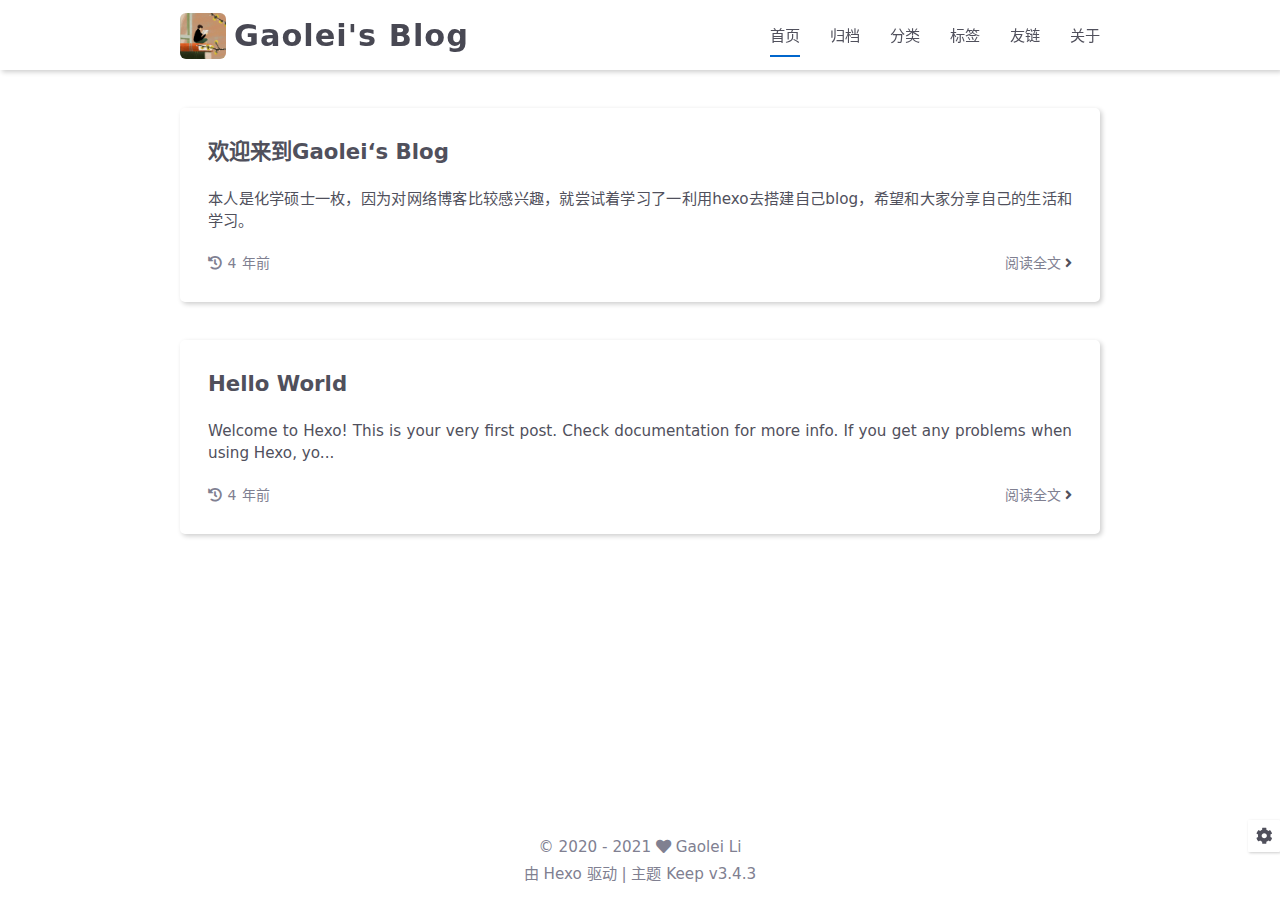
==== commit 660764cc: "Site updated: 2021-10-29 09:55:39" ====
--- a/index.html
+++ b/index.html
@@ -5,23 +5,23 @@
     <meta name="viewport" content="width=device-width, initial-scale=1, maximum-scale=1">
     <meta name="keywords" content="Hexo Theme Keep">
     <meta name="description" content="Hexo Theme Keep">
-    <meta name="author" content="Keep Team">
+    <meta name="author" content="Gaolei Li">
     
     <title>
         
-        Keep Theme
+        Gaolei&#39;s Blog
     </title>
     
 <link rel="stylesheet" href="/css/style.css">
 
-    <link rel="shortcut icon" href="/images/logo.svg">
+    <link rel="shortcut icon" href="/images/reading.jpg">
     
 <link rel="stylesheet" href="/css/font-awesome.min.css">
 
     <script id="hexo-configurations">
     let KEEP = window.KEEP || {};
     KEEP.hexo_config = {"hostname":"ligaolei.com","root":"/","language":"zh-CN"};
-    KEEP.theme_config = {"toc":{"enable":false,"number":false,"expand_all":false,"init_open":false},"style":{"primary_color":"#0066CC","avatar":"/images/avatar.svg","favicon":"/images/logo.svg","article_img_align":"left","left_side_width":"260px","content_max_width":"920px","hover":{"shadow":false,"scale":false},"first_screen":{"enable":false,"background_img":"/images/bg.svg","description":"Keep writing and Keep loving."},"scroll":{"progress_bar":{"enable":false},"percent":{"enable":false}}},"local_search":{"enable":false,"preload":false},"code_copy":{"enable":false,"style":"default"},"pjax":{"enable":false},"lazyload":{"enable":false},"version":"3.4.3"};
+    KEEP.theme_config = {"toc":{"enable":false,"number":false,"expand_all":false,"init_open":false},"style":{"primary_color":"#0066CC","avatar":"/images/avatar.svg","favicon":"/images/reading.jpg","article_img_align":"left","left_side_width":"260px","content_max_width":"920px","hover":{"shadow":false,"scale":false},"first_screen":{"enable":false,"background_img":"/images/bg.svg","description":"Keep writing and Keep loving."},"scroll":{"progress_bar":{"enable":false},"percent":{"enable":false}}},"local_search":{"enable":false,"preload":false},"code_copy":{"enable":false,"style":"default"},"pjax":{"enable":false},"lazyload":{"enable":false},"version":"3.4.3"};
     KEEP.language_ago = {"second":"%s 秒前","minute":"%s 分钟前","hour":"%s 小时前","day":"%s 天前","week":"%s 周前","month":"%s 月前","year":"%s 年前"};
   </script>
 <meta name="generator" content="Hexo 5.4.0"></head>
@@ -47,8 +47,12 @@
     <div class="header-content">
         <div class="left">
             
+                <a class="logo-image" href="/">
+                    <img src="/images/reading.jpg">
+                </a>
+            
             <a class="logo-title" href="/">
-                Keep Theme
+                Gaolei&#39;s Blog
             </a>
         </div>
 
@@ -69,6 +73,38 @@
                                href="/archives"
                             >
                                 归档
+                            </a>
+                        </li>
+                    
+                        <li class="menu-item">
+                            <a class=""
+                               href="/categories"
+                            >
+                                分类
+                            </a>
+                        </li>
+                    
+                        <li class="menu-item">
+                            <a class=""
+                               href="/tags"
+                            >
+                                标签
+                            </a>
+                        </li>
+                    
+                        <li class="menu-item">
+                            <a class=""
+                               href="/links"
+                            >
+                                友链
+                            </a>
+                        </li>
+                    
+                        <li class="menu-item">
+                            <a class=""
+                               href="/about"
+                            >
+                                关于
                             </a>
                         </li>
                     
@@ -95,6 +131,26 @@
                 <li class="drawer-menu-item flex-center">
                     <a class=""
                        href="/archives">归档</a>
+                </li>
+            
+                <li class="drawer-menu-item flex-center">
+                    <a class=""
+                       href="/categories">分类</a>
+                </li>
+            
+                <li class="drawer-menu-item flex-center">
+                    <a class=""
+                       href="/tags">标签</a>
+                </li>
+            
+                <li class="drawer-menu-item flex-center">
+                    <a class=""
+                       href="/links">友链</a>
+                </li>
+            
+                <li class="drawer-menu-item flex-center">
+                    <a class=""
+                       href="/about">关于</a>
                 </li>
             
         </ul>
@@ -199,7 +255,7 @@
               <span>2020</span>
               -
             
-            2021&nbsp;<i class="fas fa-heart icon-animate"></i>&nbsp;<a href="/">Keep Team</a>
+            2021&nbsp;<i class="fas fa-heart icon-animate"></i>&nbsp;<a href="/">Gaolei Li</a>
         </div>
         
         <div class="theme-info info-item">
--- a/css/style.css
+++ b/css/style.css
@@ -1571,6 +1571,27 @@
   transform: scale(0.72);
   transform-origin: left;
 }
+.header-wrapper .header-content .left .logo-image {
+  width: 46px;
+  height: 46px;
+  margin-right: 8px;
+}
+@media (max-width: 780px) {
+  .header-wrapper .header-content .left .logo-image {
+    width: 41.4px;
+    height: 41.4px;
+  }
+}
+@media (max-width: 500px) {
+  .header-wrapper .header-content .left .logo-image {
+    width: 36.800000000000004px;
+    height: 36.800000000000004px;
+  }
+}
+.header-wrapper .header-content .left .logo-image img {
+  border-radius: 6px;
+  width: 100%;
+}
 .header-wrapper .header-content .left .logo-title {
   font-size: 2rem;
   font-weight: bold;
@@ -1993,6 +2014,120 @@
 .page-template-container .page-template-content h6:first-child {
   margin-top: 0;
 }
+.page-template-container .friends-link-container .friends-link-list {
+  position: relative;
+}
+.page-template-container .friends-link-container .friends-link-list .friends-link-item {
+  box-sizing: border-box;
+  position: relative;
+  float: left;
+  width: 50%;
+  cursor: pointer;
+  height: 82px;
+  padding-bottom: 16px;
+}
+@media (max-width: 780px) {
+  .page-template-container .friends-link-container .friends-link-list .friends-link-item {
+    height: 68px;
+  }
+}
+.page-template-container .friends-link-container .friends-link-list .friends-link-item:nth-child(odd) {
+  padding-right: 8px;
+}
+.page-template-container .friends-link-container .friends-link-list .friends-link-item:nth-child(even) {
+  padding-left: 8px;
+}
+.page-template-container .friends-link-container .friends-link-list .friends-link-item .content {
+  position: relative;
+  width: 100%;
+  height: 100%;
+  box-shadow: 1px 1px 2px var(--shadow-color);
+  border-radius: 6px;
+  padding-left: 66px;
+  box-sizing: border-box;
+}
+@media (max-width: 780px) {
+  .page-template-container .friends-link-container .friends-link-list .friends-link-item .content {
+    padding-left: 52px;
+  }
+}
+.page-template-container .friends-link-container .friends-link-list .friends-link-item .content:hover {
+  box-shadow: 1px 1px 6px var(--shadow-color);
+}
+.page-template-container .friends-link-container .friends-link-list .friends-link-item .content:hover .info .name {
+  color: var(--primary-color);
+}
+.page-template-container .friends-link-container .friends-link-list .friends-link-item .content .radius {
+  border-top-left-radius: 6px;
+  border-bottom-left-radius: 6px;
+}
+.page-template-container .friends-link-container .friends-link-list .friends-link-item .content .avatar {
+  position: absolute;
+  top: 0;
+  left: 0;
+  width: 66px;
+  height: 100%;
+  display: flex;
+  justify-content: center;
+  align-items: center;
+  font-size: 2rem;
+  background: var(--second-background-color);
+  color: var(--second-text-color);
+}
+@media (max-width: 780px) {
+  .page-template-container .friends-link-container .friends-link-list .friends-link-item .content .avatar {
+    width: 52px;
+  }
+}
+.page-template-container .friends-link-container .friends-link-list .friends-link-item .content .avatar img {
+  box-sizing: border-box;
+  position: relative;
+  width: 100%;
+  height: 100%;
+}
+.page-template-container .friends-link-container .friends-link-list .friends-link-item .content .info {
+  position: relative;
+  width: 100%;
+  height: 100%;
+  box-sizing: border-box;
+  padding: 10px;
+  display: flex;
+  flex-direction: column;
+  align-items: center;
+  justify-items: flex-start;
+}
+@media (max-width: 780px) {
+  .page-template-container .friends-link-container .friends-link-list .friends-link-item .content .info {
+    padding: 6px;
+  }
+}
+.page-template-container .friends-link-container .friends-link-list .friends-link-item .content .info .name {
+  width: 100%;
+  height: 60%;
+  font-size: 1.28rem;
+  color: var(--second-text-color);
+}
+@media (max-width: 780px) {
+  .page-template-container .friends-link-container .friends-link-list .friends-link-item .content .info .name {
+    font-size: 1.08rem;
+  }
+}
+.page-template-container .friends-link-container .friends-link-list .friends-link-item .content .info .description {
+  width: 100%;
+  height: 40%;
+  font-size: 1rem;
+  color: var(--third-text-color);
+}
+@media (max-width: 780px) {
+  .page-template-container .friends-link-container .friends-link-list .friends-link-item .content .info .description {
+    font-size: 0.98rem;
+  }
+}
+.page-template-container .friends-link-container .friends-link-list .friends-link-item .content .info .ellipsis {
+  overflow: hidden;
+  text-overflow: ellipsis;
+  white-space: nowrap;
+}
 .first-screen-container {
   position: relative;
   box-sizing: border-box;
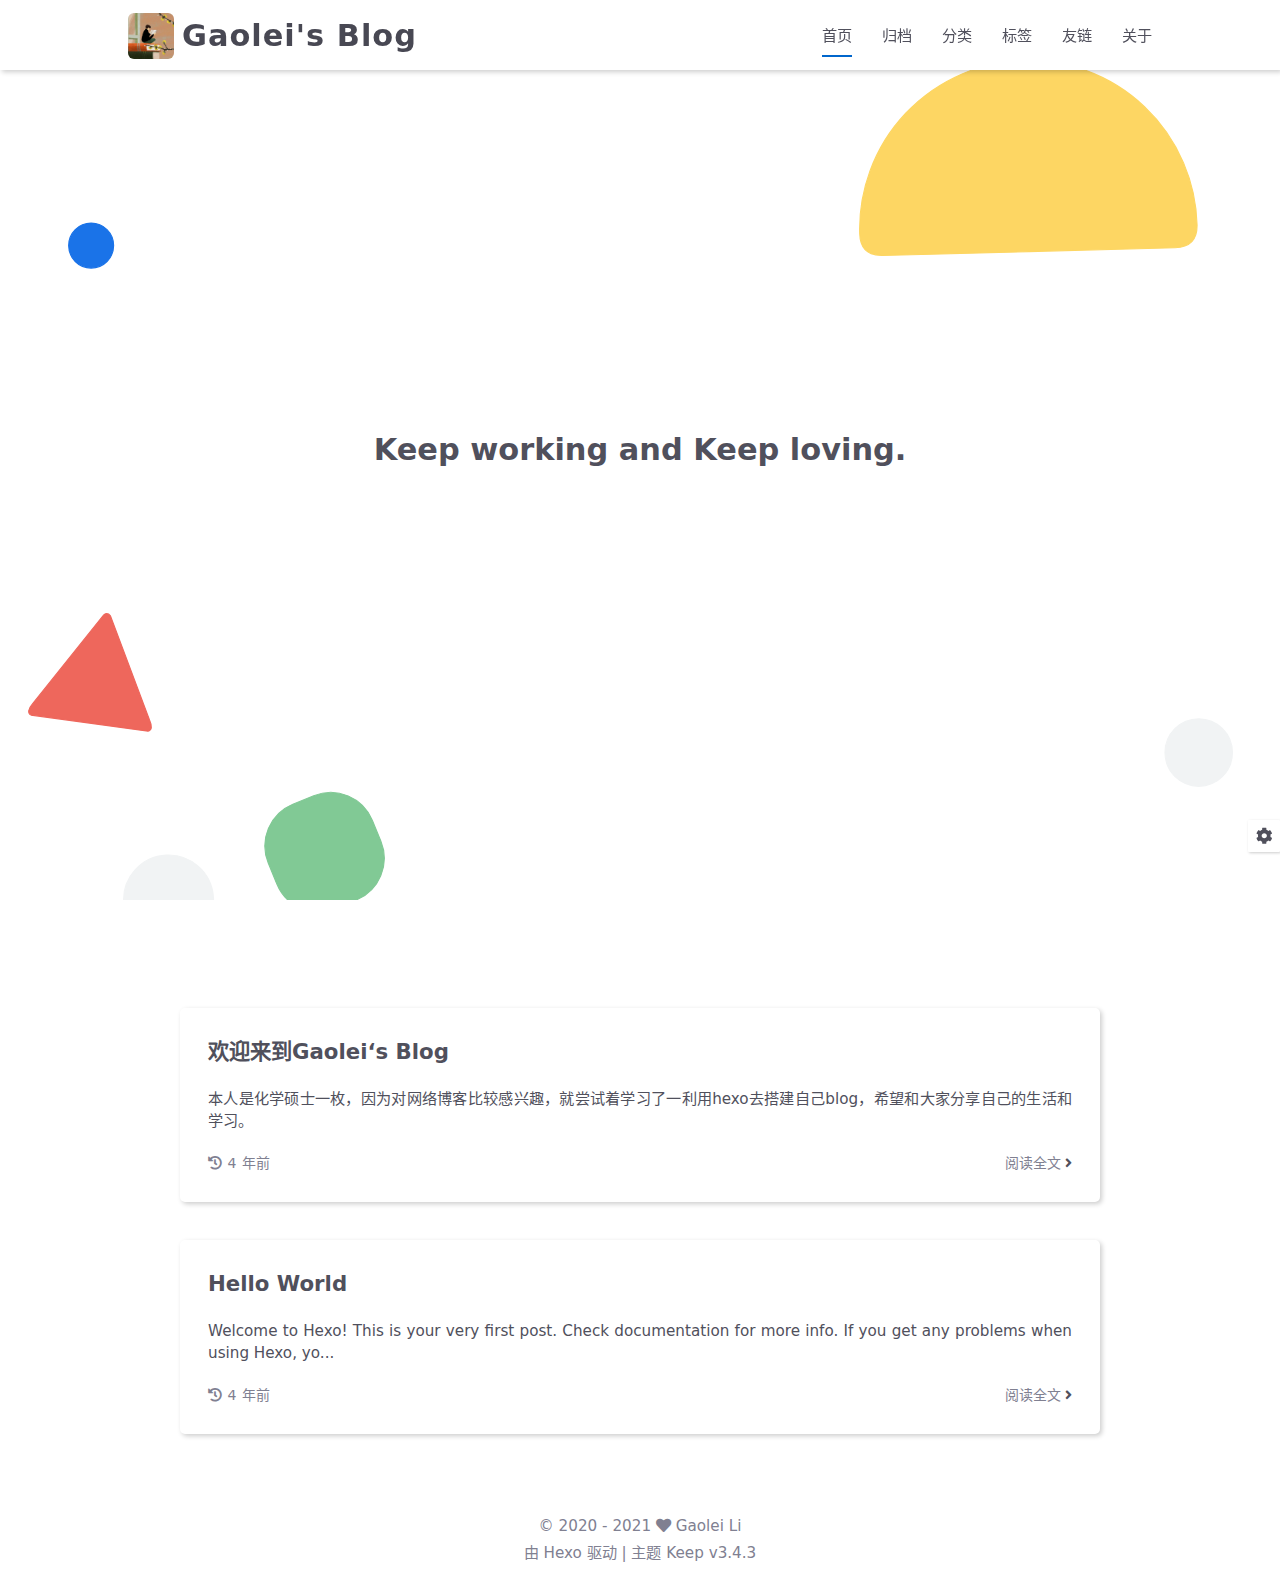
==== commit 8d6a09c2: "Site updated: 2021-10-29 09:58:57" ====
--- a/index.html
+++ b/index.html
@@ -21,7 +21,7 @@
     <script id="hexo-configurations">
     let KEEP = window.KEEP || {};
     KEEP.hexo_config = {"hostname":"ligaolei.com","root":"/","language":"zh-CN"};
-    KEEP.theme_config = {"toc":{"enable":false,"number":false,"expand_all":false,"init_open":false},"style":{"primary_color":"#0066CC","avatar":"/images/avatar.svg","favicon":"/images/reading.jpg","article_img_align":"left","left_side_width":"260px","content_max_width":"920px","hover":{"shadow":false,"scale":false},"first_screen":{"enable":false,"background_img":"/images/bg.svg","description":"Keep writing and Keep loving."},"scroll":{"progress_bar":{"enable":false},"percent":{"enable":false}}},"local_search":{"enable":false,"preload":false},"code_copy":{"enable":false,"style":"default"},"pjax":{"enable":false},"lazyload":{"enable":false},"version":"3.4.3"};
+    KEEP.theme_config = {"toc":{"enable":false,"number":false,"expand_all":false,"init_open":false},"style":{"primary_color":"#0066CC","avatar":"/images/avatar.svg","favicon":"/images/reading.jpg","article_img_align":"left","left_side_width":"260px","content_max_width":"920px","hover":{"shadow":false,"scale":false},"first_screen":{"enable":true,"background_img":"/images/bg.svg","description":"Keep working and Keep loving."},"scroll":{"progress_bar":{"enable":false},"percent":{"enable":false}}},"local_search":{"enable":false,"preload":false},"code_copy":{"enable":false,"style":"default"},"pjax":{"enable":false},"lazyload":{"enable":false},"version":"3.4.3"};
     KEEP.language_ago = {"second":"%s 秒前","minute":"%s 分钟前","hour":"%s 小时前","day":"%s 天前","week":"%s 周前","month":"%s 月前","year":"%s 年前"};
   </script>
 <meta name="generator" content="Hexo 5.4.0"></head>
@@ -38,13 +38,23 @@
 <main class="page-container">
 
     
+        <div class="first-screen-container flex-center fade-in-down-animation">
+    <div class="content flex-center">
+        <div class="description">
+            Keep working and Keep loving.
+        </div>
+        
+    </div>
+</div>
+
+    
 
     <div class="page-main-content">
 
         <div class="page-main-content-top">
             <header class="header-wrapper">
 
-    <div class="header-content">
+    <div class="header-content has-first-screen">
         <div class="left">
             
                 <a class="logo-image" href="/">
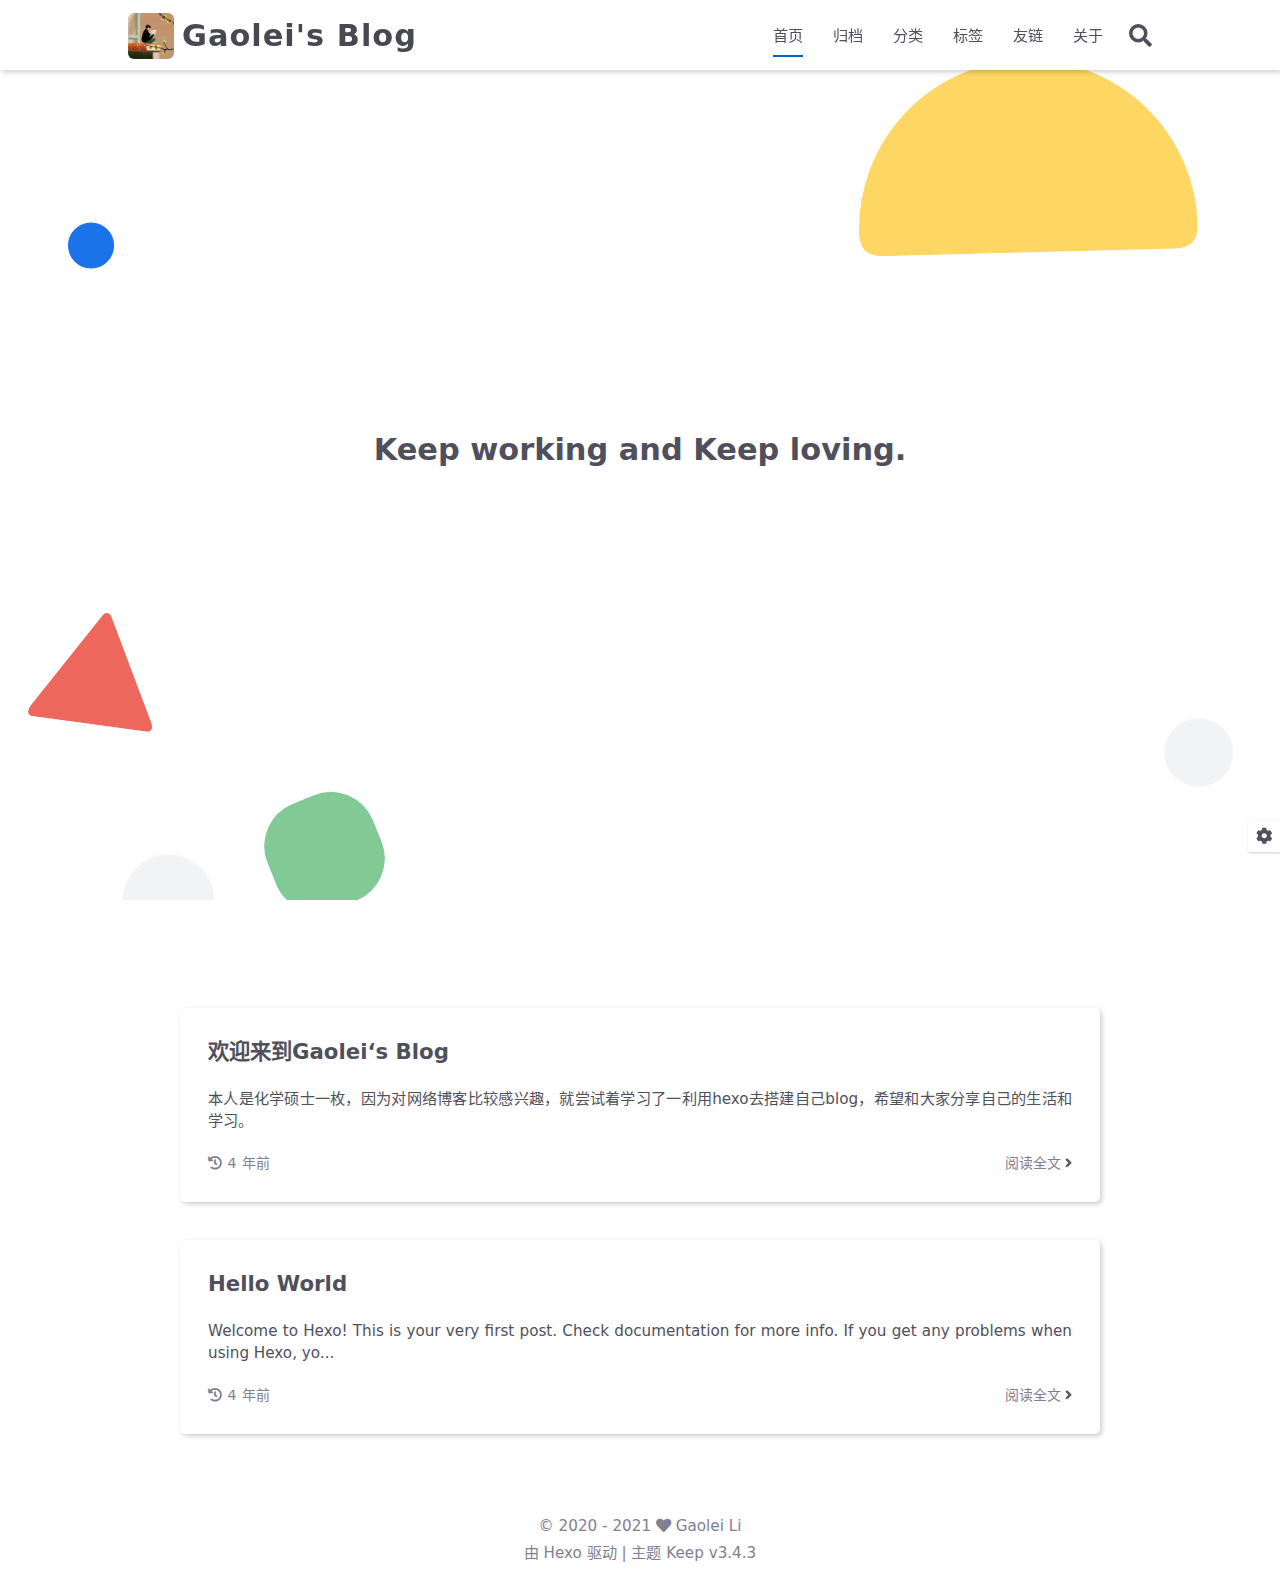
==== commit ba401b71: "Site updated: 2021-10-29 10:10:51" ====
--- a/index.html
+++ b/index.html
@@ -20,8 +20,8 @@
 
     <script id="hexo-configurations">
     let KEEP = window.KEEP || {};
-    KEEP.hexo_config = {"hostname":"ligaolei.com","root":"/","language":"zh-CN"};
-    KEEP.theme_config = {"toc":{"enable":false,"number":false,"expand_all":false,"init_open":false},"style":{"primary_color":"#0066CC","avatar":"/images/avatar.svg","favicon":"/images/reading.jpg","article_img_align":"left","left_side_width":"260px","content_max_width":"920px","hover":{"shadow":false,"scale":false},"first_screen":{"enable":true,"background_img":"/images/bg.svg","description":"Keep working and Keep loving."},"scroll":{"progress_bar":{"enable":false},"percent":{"enable":false}}},"local_search":{"enable":false,"preload":false},"code_copy":{"enable":false,"style":"default"},"pjax":{"enable":false},"lazyload":{"enable":false},"version":"3.4.3"};
+    KEEP.hexo_config = {"hostname":"ligaolei.com","root":"/","language":"zh-CN","path":"search.json"};
+    KEEP.theme_config = {"toc":{"enable":false,"number":false,"expand_all":false,"init_open":false},"style":{"primary_color":"#0066CC","avatar":"/images/reading.jpg","favicon":"/images/reading.jpg","article_img_align":"left","left_side_width":"260px","content_max_width":"920px","hover":{"shadow":false,"scale":false},"first_screen":{"enable":true,"background_img":"/images/bg.svg","description":"Keep working and Keep loving."},"scroll":{"progress_bar":{"enable":false},"percent":{"enable":false}}},"local_search":{"enable":true,"preload":false},"code_copy":{"enable":false,"style":"default"},"pjax":{"enable":false},"lazyload":{"enable":false},"version":"3.4.3"};
     KEEP.language_ago = {"second":"%s 秒前","minute":"%s 分钟前","hour":"%s 小时前","day":"%s 天前","week":"%s 周前","month":"%s 月前","year":"%s 年前"};
   </script>
 <meta name="generator" content="Hexo 5.4.0"></head>
@@ -119,9 +119,15 @@
                         </li>
                     
                     
+                        <li class="menu-item search search-popup-trigger">
+                            <i class="fas fa-search"></i>
+                        </li>
+                    
                 </ul>
             </div>
             <div class="mobile">
+                
+                    <div class="icon-item search search-popup-trigger"><i class="fas fa-search"></i></div>
                 
                 <div class="icon-item menu-bar">
                     <div class="menu-bar-middle"></div>
@@ -332,6 +338,35 @@
 
 
     
+        <div class="search-pop-overlay">
+    <div class="popup search-popup">
+        <div class="search-header">
+          <span class="search-input-field-pre">
+            <i class="fas fa-keyboard"></i>
+          </span>
+            <div class="search-input-container">
+                <input autocomplete="off"
+                       autocorrect="off"
+                       autocapitalize="off"
+                       placeholder="搜索..."
+                       spellcheck="false"
+                       type="search"
+                       class="search-input"
+                >
+            </div>
+            <span class="popup-btn-close">
+                <i class="fas fa-times"></i>
+            </span>
+        </div>
+        <div id="search-result">
+            <div id="no-result">
+                <i class="fas fa-spinner fa-pulse fa-5x fa-fw"></i>
+            </div>
+        </div>
+    </div>
+</div>
+
+    
 
 </main>
 
@@ -349,6 +384,10 @@
 
 <script src="/js/dark-light-toggle.js"></script>
 
+
+
+    
+<script src="/js/local-search.js"></script>
 
 
 
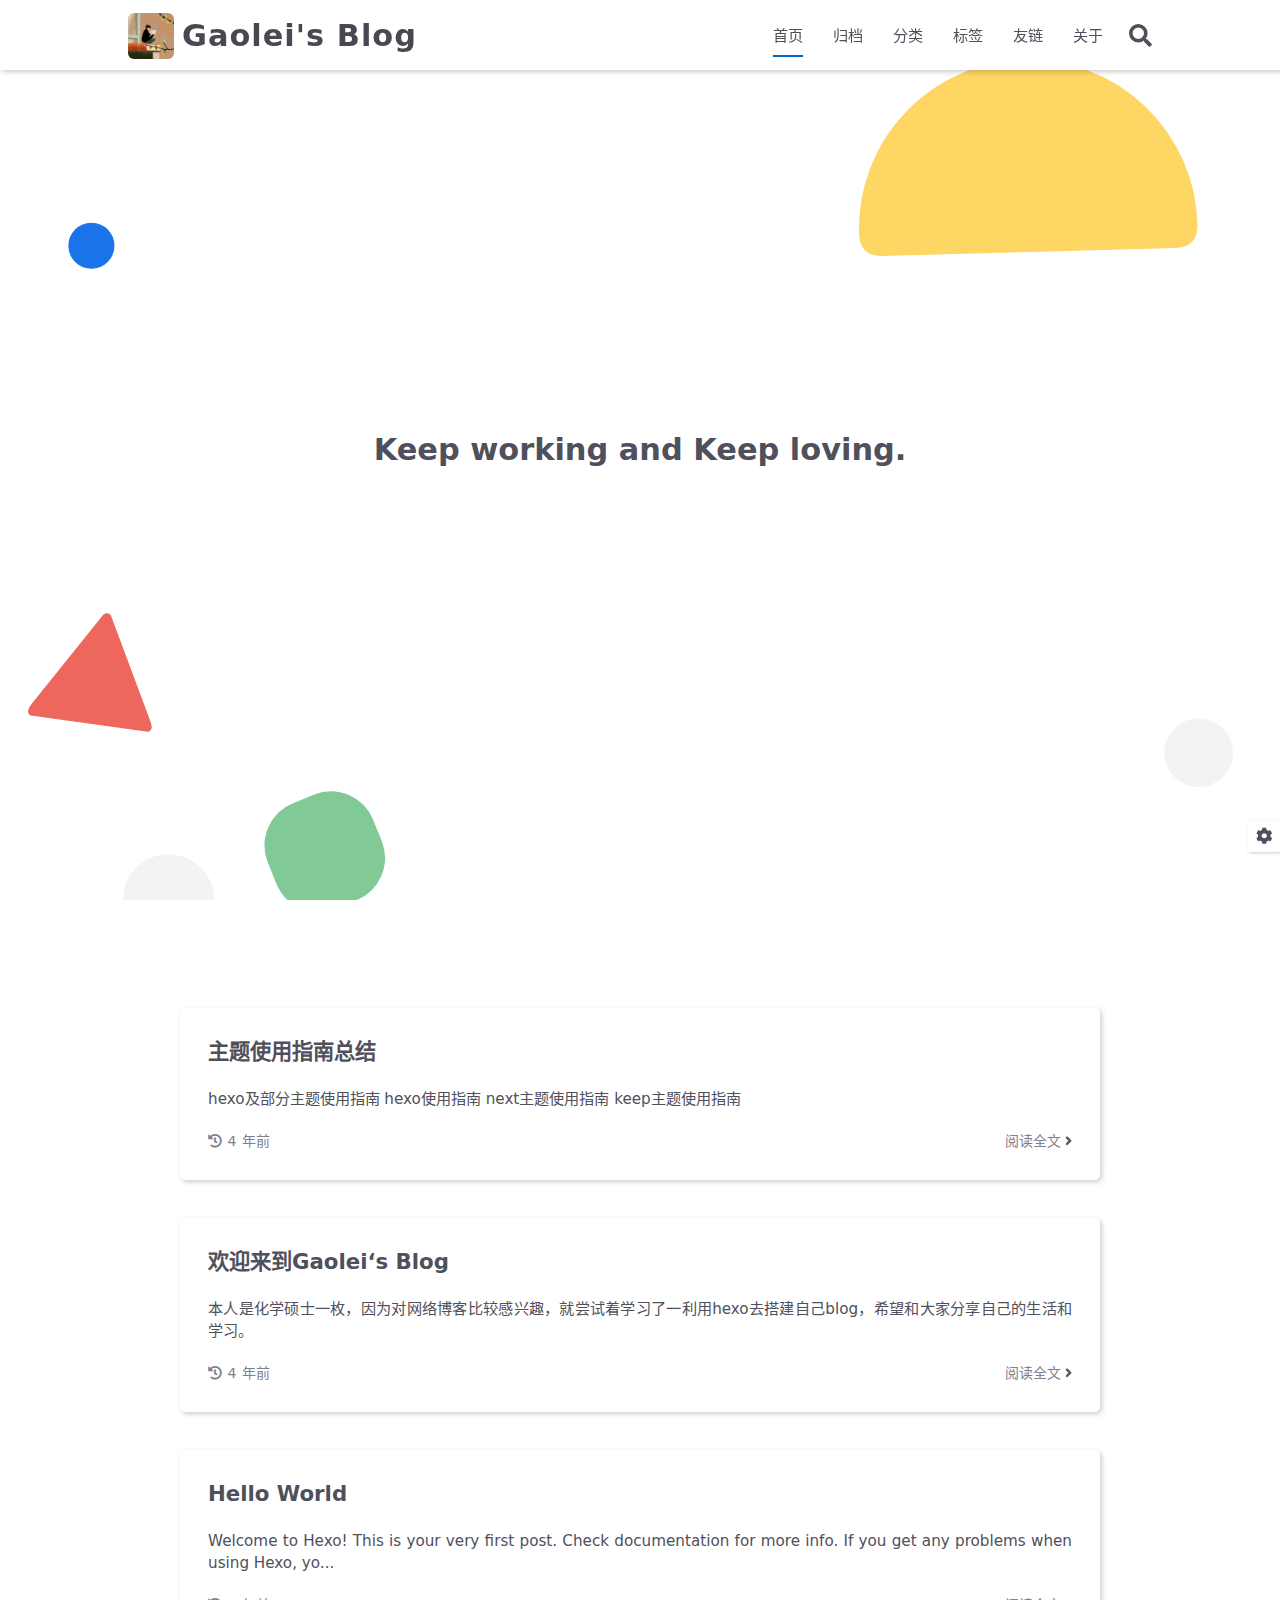
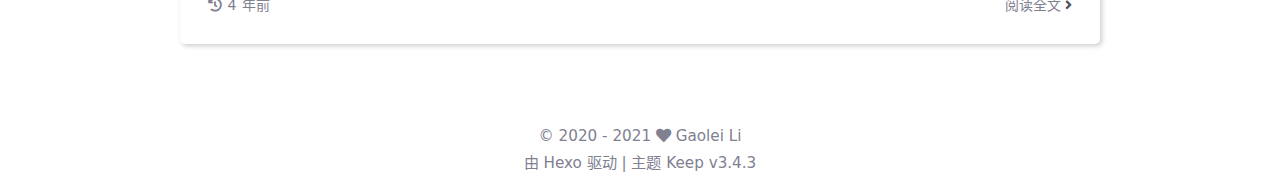
==== commit 72809544: "Site updated: 2021-10-29 21:16:49" ====
--- a/index.html
+++ b/index.html
@@ -186,6 +186,39 @@
                 
                     <div class="home-content-container fade-in-down-animation">
     <ul class="home-article-list">
+        
+            <li class="home-article-item">
+
+                
+
+                <h3 class="home-article-title">
+                    <a href="/2021/10/29/%E4%B8%BB%E9%A2%98%E4%BD%BF%E7%94%A8%E6%8C%87%E5%8D%97%E6%80%BB%E7%BB%93/">
+                        主题使用指南总结
+                    </a>
+                </h3>
+
+                <div class="home-article-content markdown-body">
+                    
+                        hexo及部分主题使用指南
+hexo使用指南
+next主题使用指南
+keep主题使用指南
+
+
+                    
+                </div>
+
+                <div class="home-article-meta-info-container">
+    <div class="home-article-meta-info">
+        <span><i class="fas fa-history"></i>&nbsp;<span class="home-article-date" data-date="Fri Oct 29 2021 21:03:47 GMT+0800">2021-10-29</span></span>
+        
+        
+    </div>
+
+    <a href="/2021/10/29/%E4%B8%BB%E9%A2%98%E4%BD%BF%E7%94%A8%E6%8C%87%E5%8D%97%E6%80%BB%E7%BB%93/">阅读全文&nbsp;<i class="fas fa-angle-right"></i></a>
+</div>
+
+            </li>
         
             <li class="home-article-item">
 
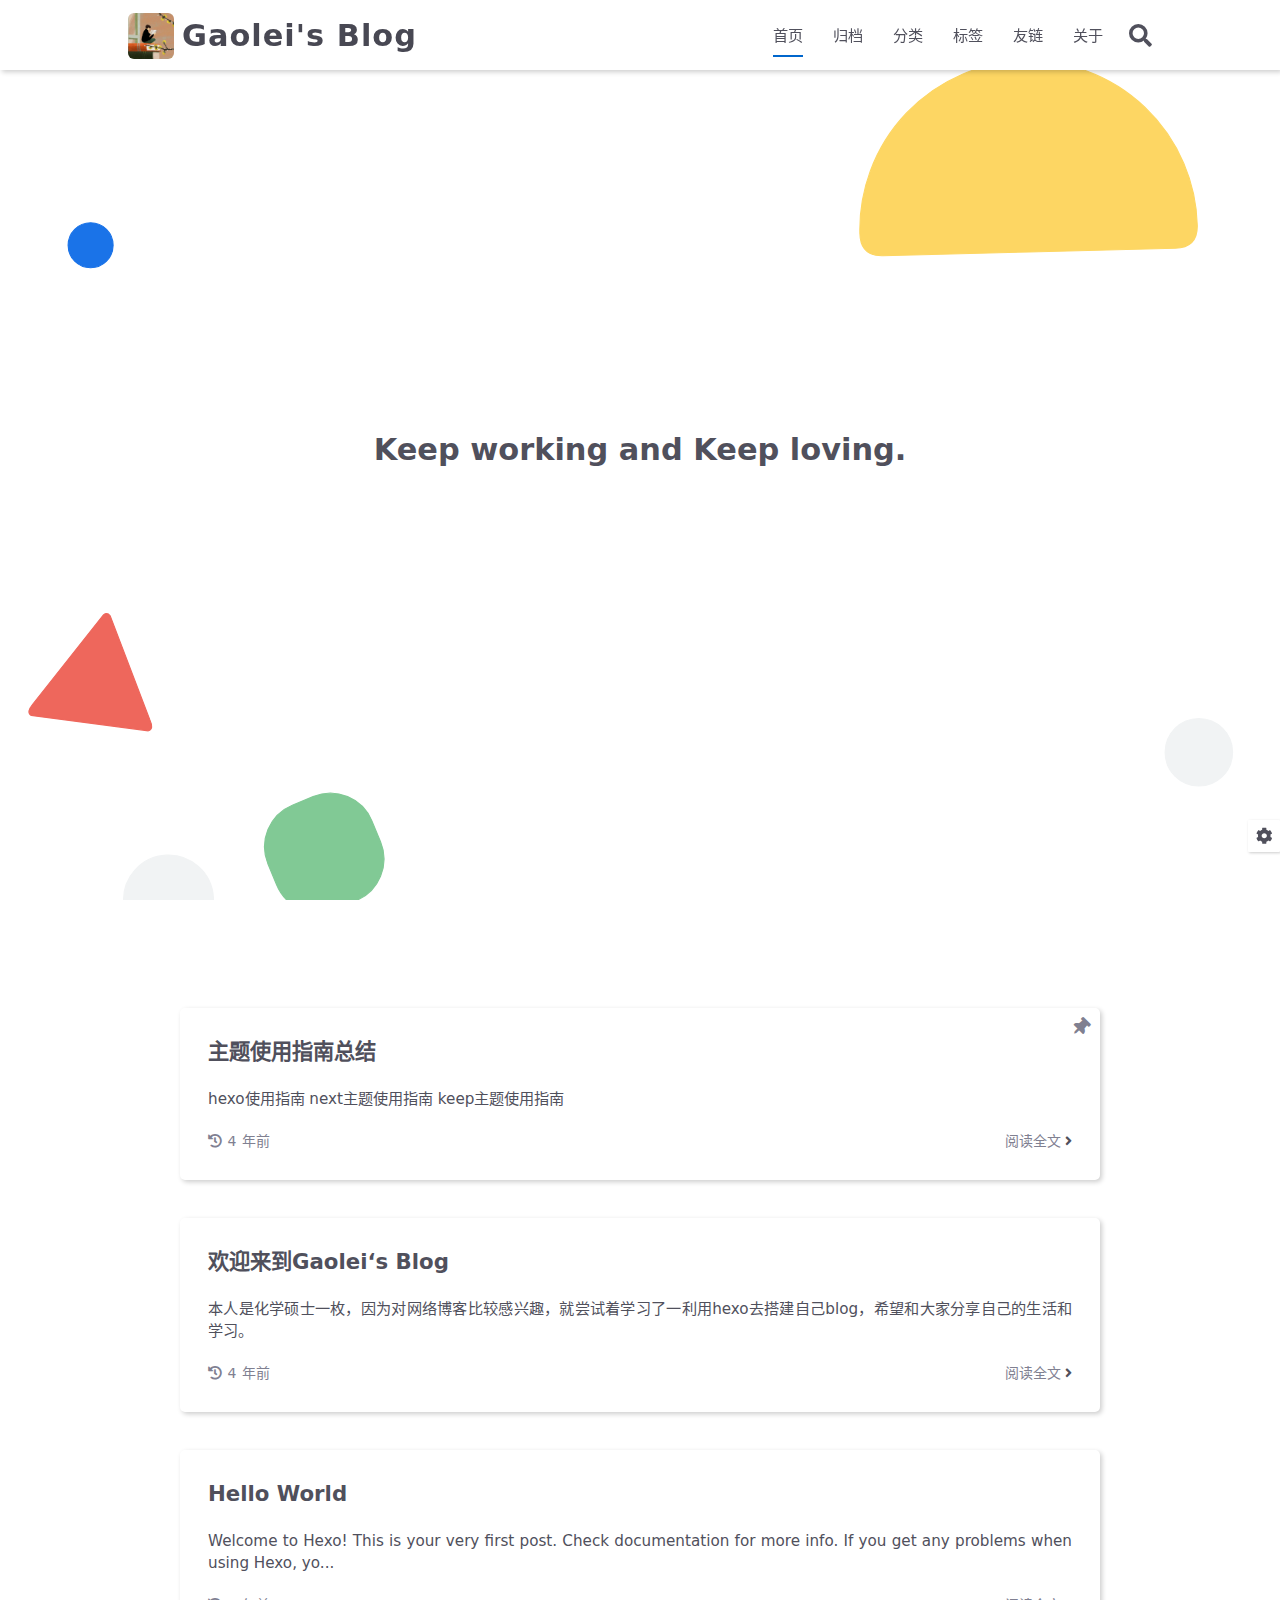
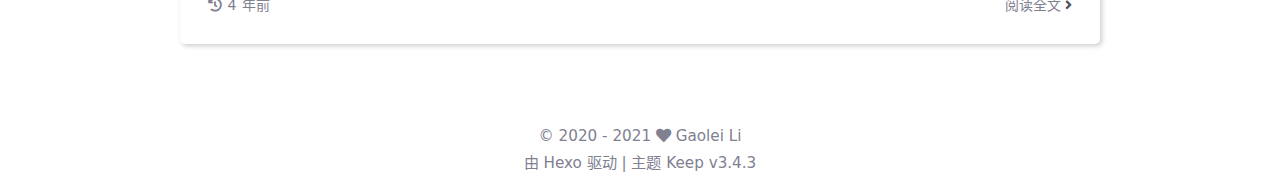
==== commit bfc6a239: "Site updated: 2021-10-29 21:29:11" ====
--- a/index.html
+++ b/index.html
@@ -190,6 +190,8 @@
             <li class="home-article-item">
 
                 
+                    <i class="fas fa-thumbtack top-icon"></i>
+                
 
                 <h3 class="home-article-title">
                     <a href="/2021/10/29/%E4%B8%BB%E9%A2%98%E4%BD%BF%E7%94%A8%E6%8C%87%E5%8D%97%E6%80%BB%E7%BB%93/">
@@ -199,7 +201,7 @@
 
                 <div class="home-article-content markdown-body">
                     
-                        hexo及部分主题使用指南
+                        
 hexo使用指南
 next主题使用指南
 keep主题使用指南
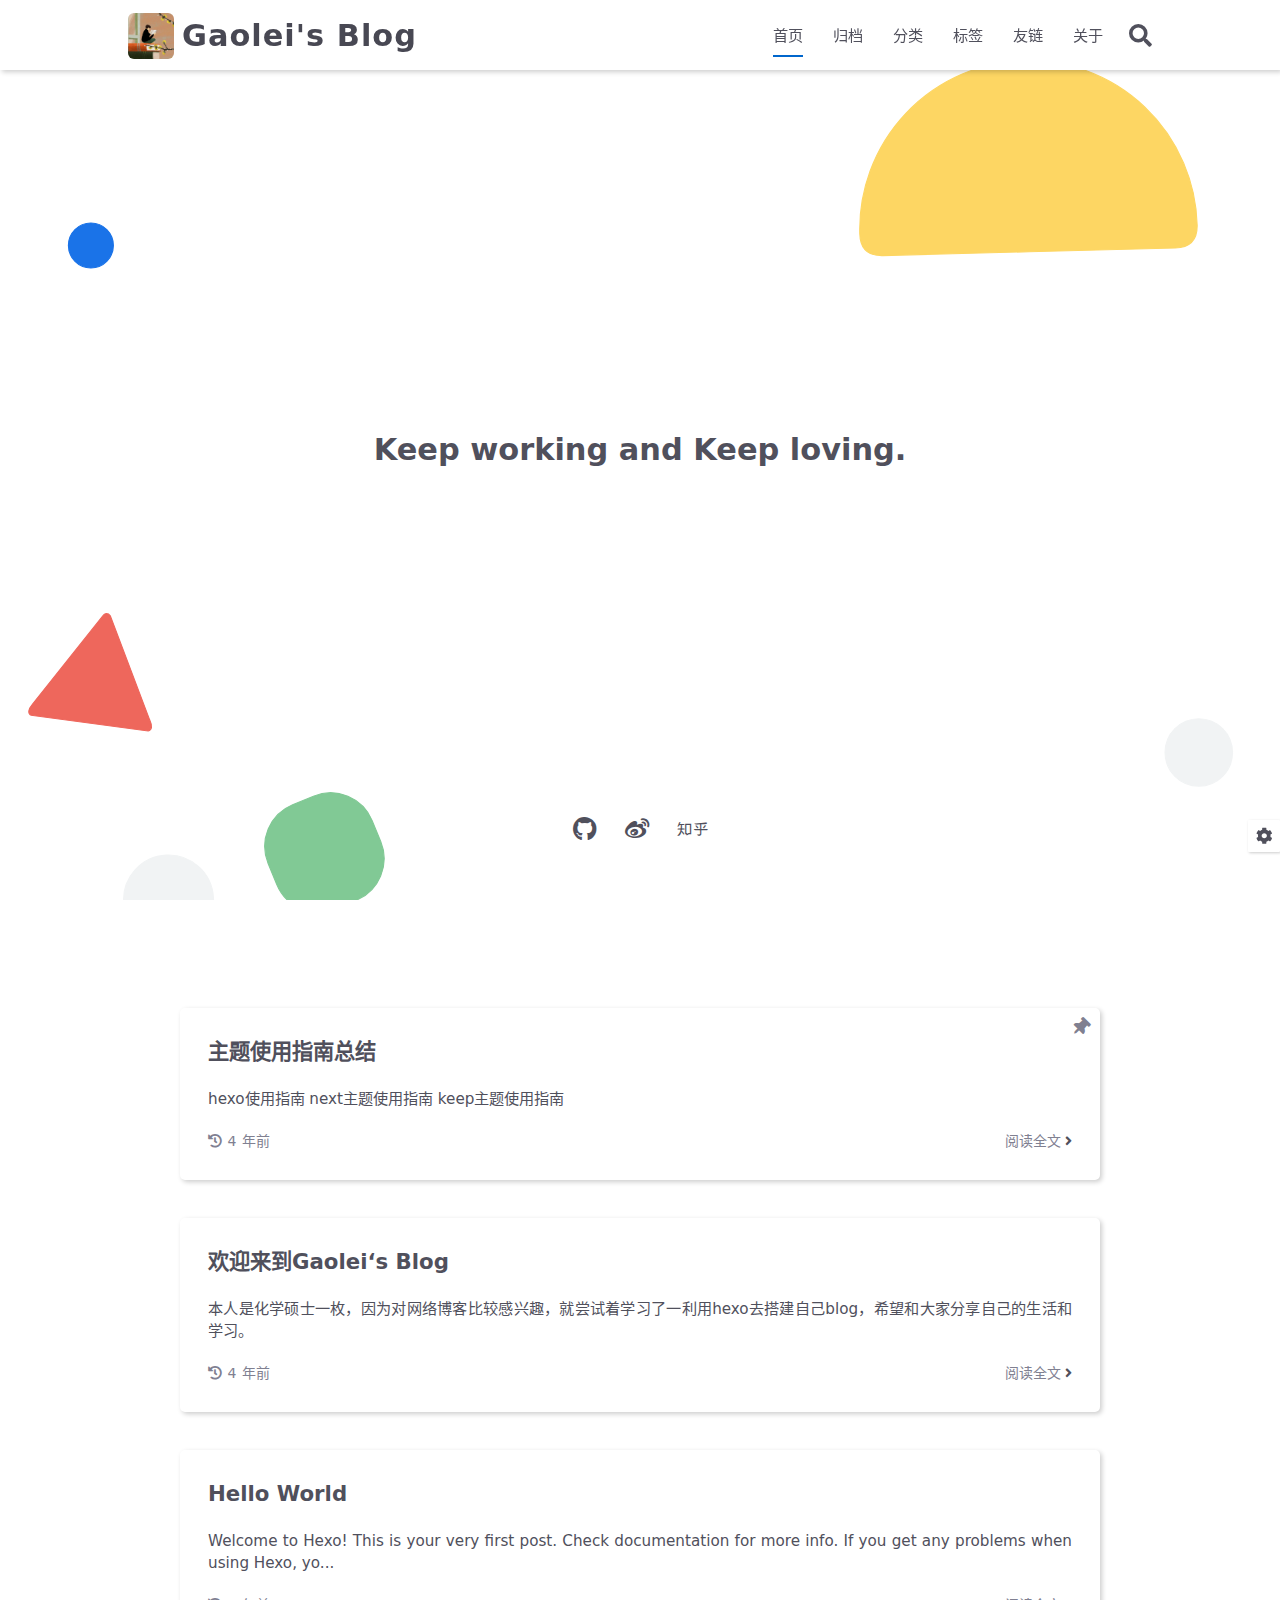
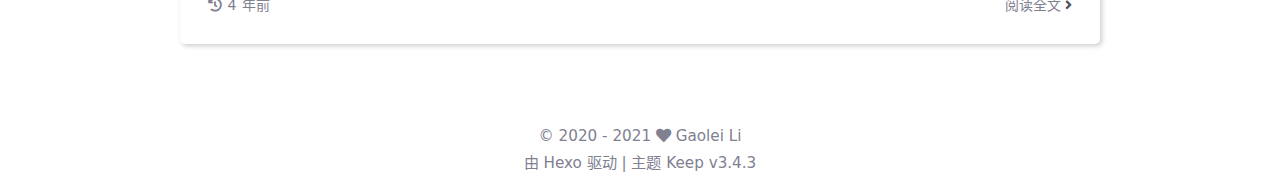
==== commit 927fa6d0: "Site updated: 2021-10-30 23:23:04" ====
--- a/index.html
+++ b/index.html
@@ -43,6 +43,50 @@
         <div class="description">
             Keep working and Keep loving.
         </div>
+        
+            <div class="s-icon-list">
+                
+                    
+                        
+                            <span class="s-icon-item github">
+                                <a target="_blank" href="your GitHub URL">
+                                    <i class="fab fa-github"></i>
+                                </a>
+                            </span>
+                        
+                    
+                
+                    
+                
+                    
+                
+                    
+                        
+                            <span class="s-icon-item weibo">
+                                <a target="_blank" href="https://weibo.com/u/6014892453">
+                                    <i class="fab fa-weibo"></i>
+                                </a>
+                            </span>
+                        
+                    
+                
+                    
+                        
+                            <span class="s-icon-item zhihu">
+                                <a target="_blank" href="https://www.zhihu.com/people/li-gao-lei-89">
+                                    <i class="fab fa-zhihu"></i>
+                                </a>
+                            </span>
+                        
+                    
+                
+                    
+                
+                    
+                
+                    
+                
+            </div>
         
     </div>
 </div>
--- a/css/style.css
+++ b/css/style.css
@@ -1493,6 +1493,77 @@
 .post-toc-wrap .post-toc .nav .active-current > a .nav-text {
   color: var(--primary-color);
 }
+.valine-container #vcomments .vwrap {
+  border: 1px solid var(--third-text-color);
+}
+.valine-container #vcomments .vwrap .vheader .vinput {
+  color: var(--default-text-color);
+  border-color: var(--third-text-color);
+}
+.valine-container #vcomments .vwrap .vheader .vinput:focus {
+  border-bottom: 1px dashed var(--primary-color) !important;
+}
+.valine-container #vcomments .vwrap .vedit .veditor {
+  color: var(--default-text-color);
+}
+.valine-container #vcomments .vwrap .vedit .vctrl .vicon {
+  fill: var(--default-text-color);
+}
+.valine-container #vcomments .vwrap .vedit .vctrl .vicon.actived {
+  fill: var(--primary-color);
+}
+.valine-container #vcomments .vwrap button.vsubmit {
+  background: transparent !important;
+  color: var(--default-text-color) !important;
+  border: 1px solid var(--default-text-color) !important;
+}
+.valine-container #vcomments .vwrap button.vsubmit:hover {
+  color: var(--primary-color) !important;
+  border: 1px solid var(--primary-color) !important;
+}
+.valine-container #vcomments .vcount {
+  color: var(--default-text-color);
+}
+.valine-container #vcomments .vcount .vnum {
+  color: var(--second-text-color);
+}
+.valine-container #vcomments .vcard .vnick .author {
+  font-weight: 450;
+  font-size: 12px;
+  padding: 2px;
+  background: -webkit-linear-gradient(45deg, #e3565e, #ee854b, #f6c258, #90c68a, #5fb3b3, #69c, #c594c5);
+  background: linear-gradient(45deg, #e3565e, #ee854b, #f6c258, #90c68a, #5fb3b3, #69c, #c594c5);
+  color: #fff;
+  margin-left: 2px;
+  border-radius: 2px;
+}
+.valine-container #vcomments .vcard .vhead .vnick {
+  color: var(--primary-color);
+}
+.valine-container #vcomments .vcard .vhead .vsys {
+  color: var(--default-text-color);
+  background: var(--fourth-text-color) !important;
+}
+.valine-container #vcomments .vcard .vcontent P {
+  color: var(--default-text-color);
+}
+.valine-container #vcomments .vcard .vcontent P code {
+  color: var(--code-foreground);
+  background: var(--code-background);
+}
+.valine-container #vcomments .vcard .vh {
+  border-bottom-color: var(--border-color);
+}
+.valine-container #vcomments .vcard .vquote {
+  border-left-color: var(--border-color);
+}
+.valine-container #vcomments .vcopy {
+  color: var(--third-text-color);
+}
+.valine-container #vcomments .vpage .vmore {
+  border: 1px solid var(--border-color);
+  color: var(--second-text-color);
+}
 .comments-container {
   display: inline-block;
   margin-top: 38px;
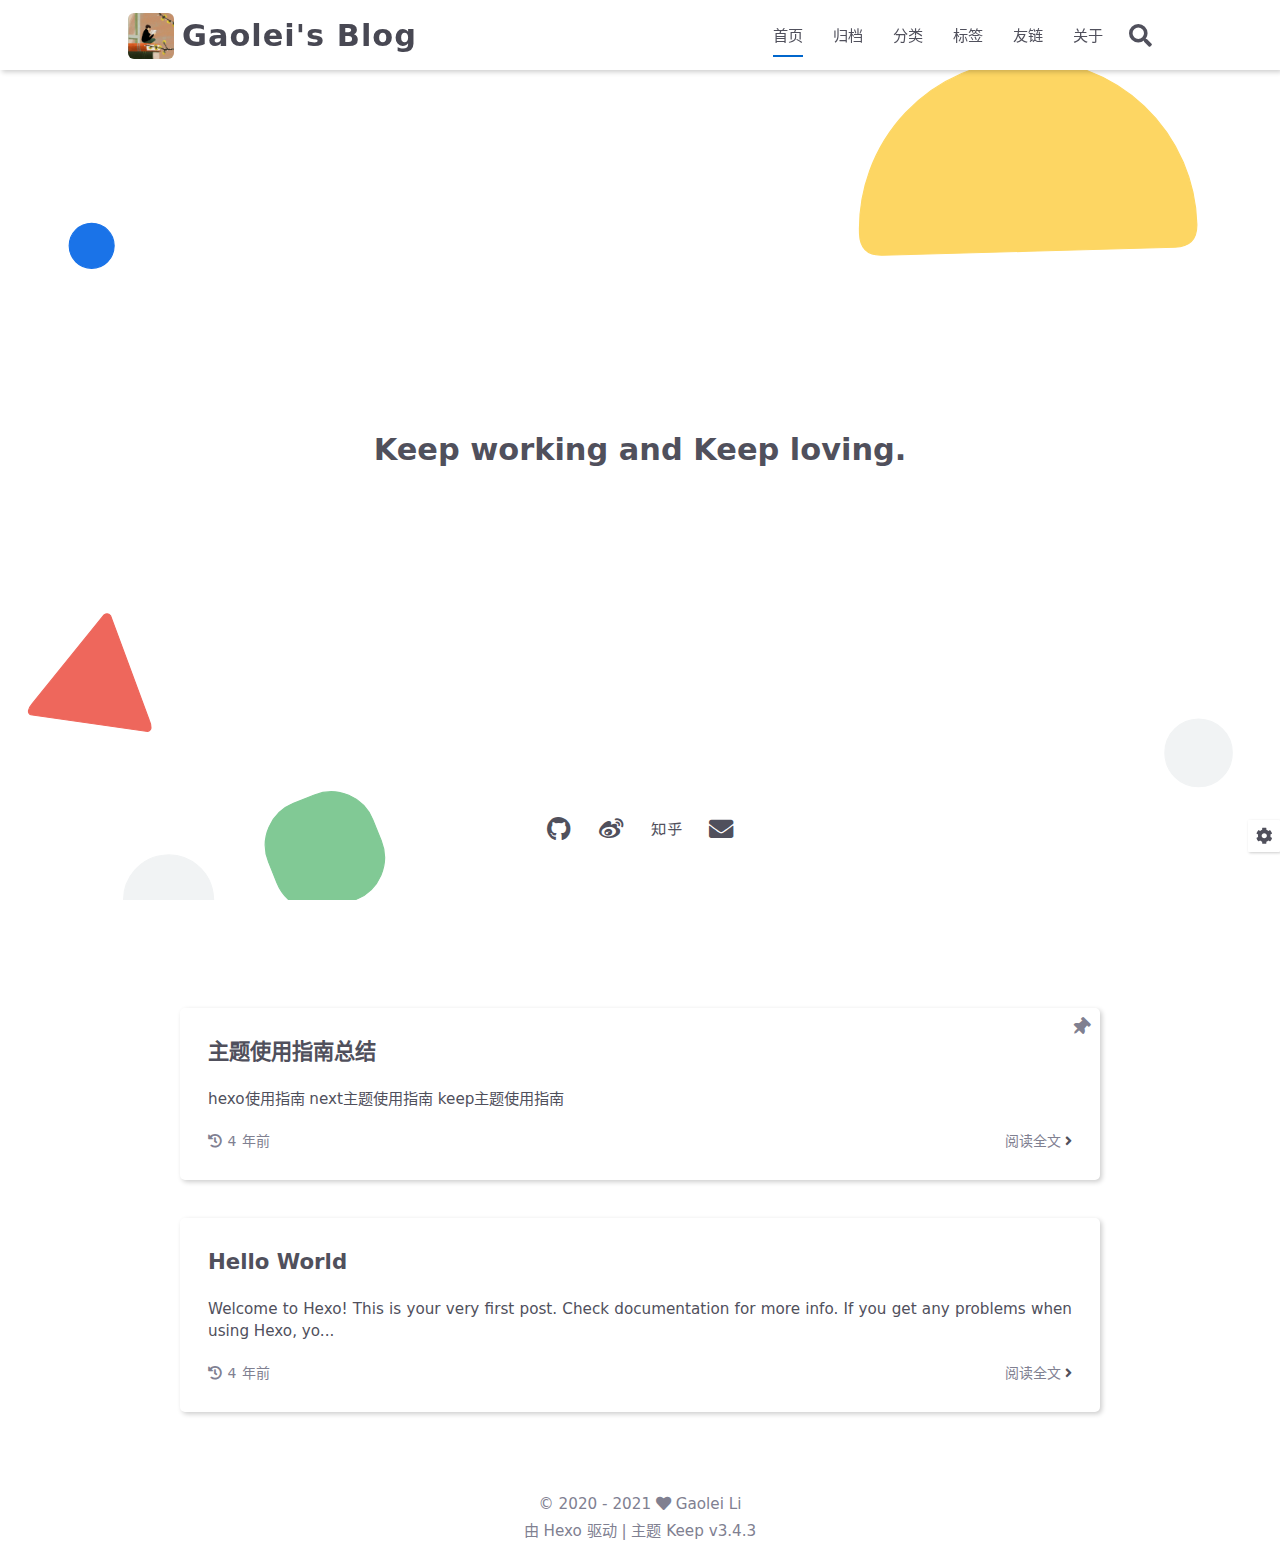
==== commit 0bfff2fd: "Site updated: 2021-10-31 16:27:00" ====
--- a/index.html
+++ b/index.html
@@ -21,7 +21,7 @@
     <script id="hexo-configurations">
     let KEEP = window.KEEP || {};
     KEEP.hexo_config = {"hostname":"ligaolei.com","root":"/","language":"zh-CN","path":"search.json"};
-    KEEP.theme_config = {"toc":{"enable":false,"number":false,"expand_all":false,"init_open":false},"style":{"primary_color":"#0066CC","avatar":"/images/reading.jpg","favicon":"/images/reading.jpg","article_img_align":"left","left_side_width":"260px","content_max_width":"920px","hover":{"shadow":false,"scale":false},"first_screen":{"enable":true,"background_img":"/images/bg.svg","description":"Keep working and Keep loving."},"scroll":{"progress_bar":{"enable":false},"percent":{"enable":false}}},"local_search":{"enable":true,"preload":false},"code_copy":{"enable":false,"style":"default"},"pjax":{"enable":false},"lazyload":{"enable":false},"version":"3.4.3"};
+    KEEP.theme_config = {"toc":{"enable":false,"number":false,"expand_all":false,"init_open":false},"style":{"primary_color":"#0066CC","avatar":"/images/reading.jpg","favicon":"/images/reading.jpg","article_img_align":"left","left_side_width":"260px","content_max_width":"920px","hover":{"shadow":false,"scale":true},"first_screen":{"enable":true,"background_img":"/images/bg.svg","description":"Keep working and Keep loving."},"scroll":{"progress_bar":{"enable":false},"percent":{"enable":false}}},"local_search":{"enable":true,"preload":false},"code_copy":{"enable":false,"style":"default"},"pjax":{"enable":false},"lazyload":{"enable":false},"version":"3.4.3"};
     KEEP.language_ago = {"second":"%s 秒前","minute":"%s 分钟前","hour":"%s 小时前","day":"%s 天前","week":"%s 周前","month":"%s 月前","year":"%s 年前"};
   </script>
 <meta name="generator" content="Hexo 5.4.0"></head>
@@ -49,7 +49,7 @@
                     
                         
                             <span class="s-icon-item github">
-                                <a target="_blank" href="your GitHub URL">
+                                <a target="_blank" href="https://github.com/Gaolei-Li/Gaolei-Li.github.io.git">
                                     <i class="fab fa-github"></i>
                                 </a>
                             </span>
@@ -85,6 +85,14 @@
                     
                 
                     
+                        
+                            <span class="s-icon-item email">
+                                <a href="mailto:liglei1997@qq.com">
+                                    <i class="fas fa-envelope"></i>
+                                </a>
+                            </span>
+                        
+                    
                 
             </div>
         
@@ -262,35 +270,6 @@
     </div>
 
     <a href="/2021/10/29/%E4%B8%BB%E9%A2%98%E4%BD%BF%E7%94%A8%E6%8C%87%E5%8D%97%E6%80%BB%E7%BB%93/">阅读全文&nbsp;<i class="fas fa-angle-right"></i></a>
-</div>
-
-            </li>
-        
-            <li class="home-article-item">
-
-                
-
-                <h3 class="home-article-title">
-                    <a href="/2021/10/28/%E6%AC%A2%E8%BF%8E%E4%BD%A0%E7%9A%84%E5%88%B0%E6%9D%A5/">
-                        欢迎来到Gaolei‘s Blog
-                    </a>
-                </h3>
-
-                <div class="home-article-content markdown-body">
-                    
-                        本人是化学硕士一枚，因为对网络博客比较感兴趣，就尝试着学习了一利用hexo去搭建自己blog，希望和大家分享自己的生活和学习。
-
-                    
-                </div>
-
-                <div class="home-article-meta-info-container">
-    <div class="home-article-meta-info">
-        <span><i class="fas fa-history"></i>&nbsp;<span class="home-article-date" data-date="Thu Oct 28 2021 22:41:23 GMT+0800">2021-10-28</span></span>
-        
-        
-    </div>
-
-    <a href="/2021/10/28/%E6%AC%A2%E8%BF%8E%E4%BD%A0%E7%9A%84%E5%88%B0%E6%9D%A5/">阅读全文&nbsp;<i class="fas fa-angle-right"></i></a>
 </div>
 
             </li>
